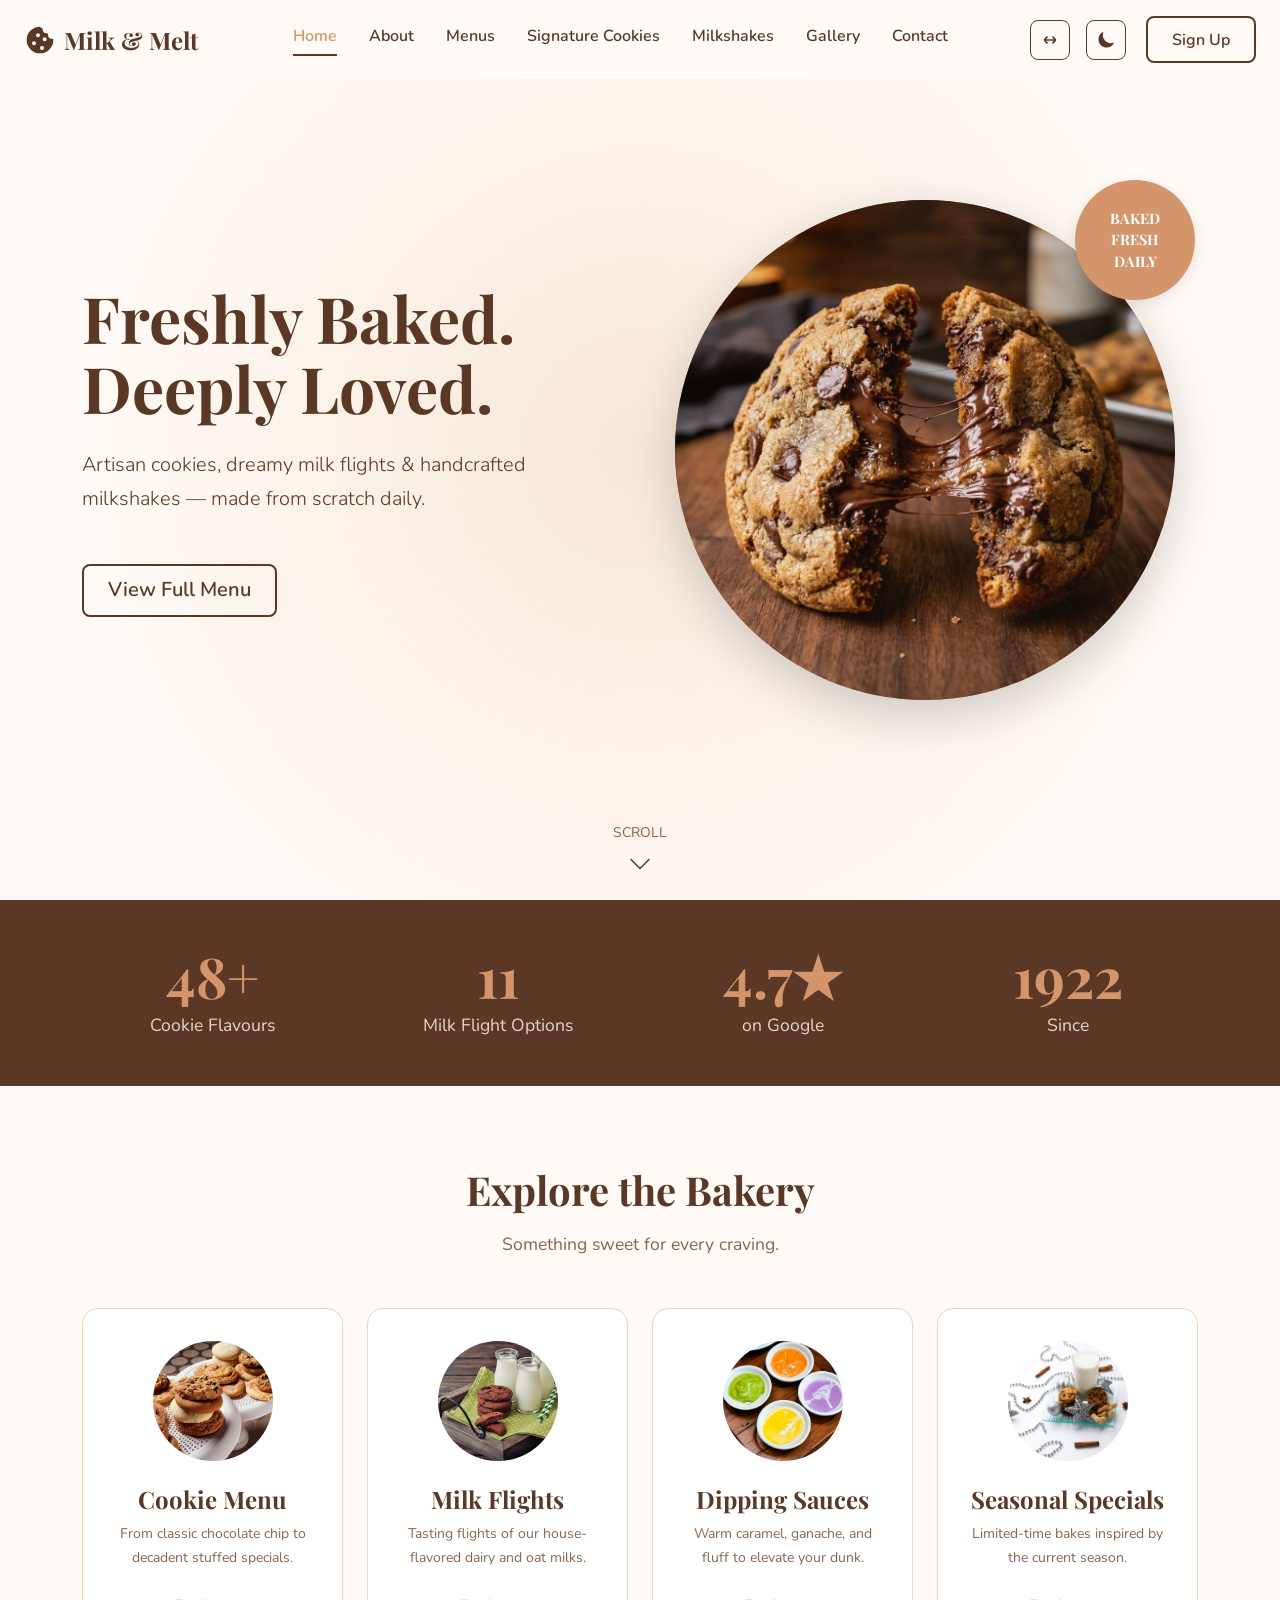
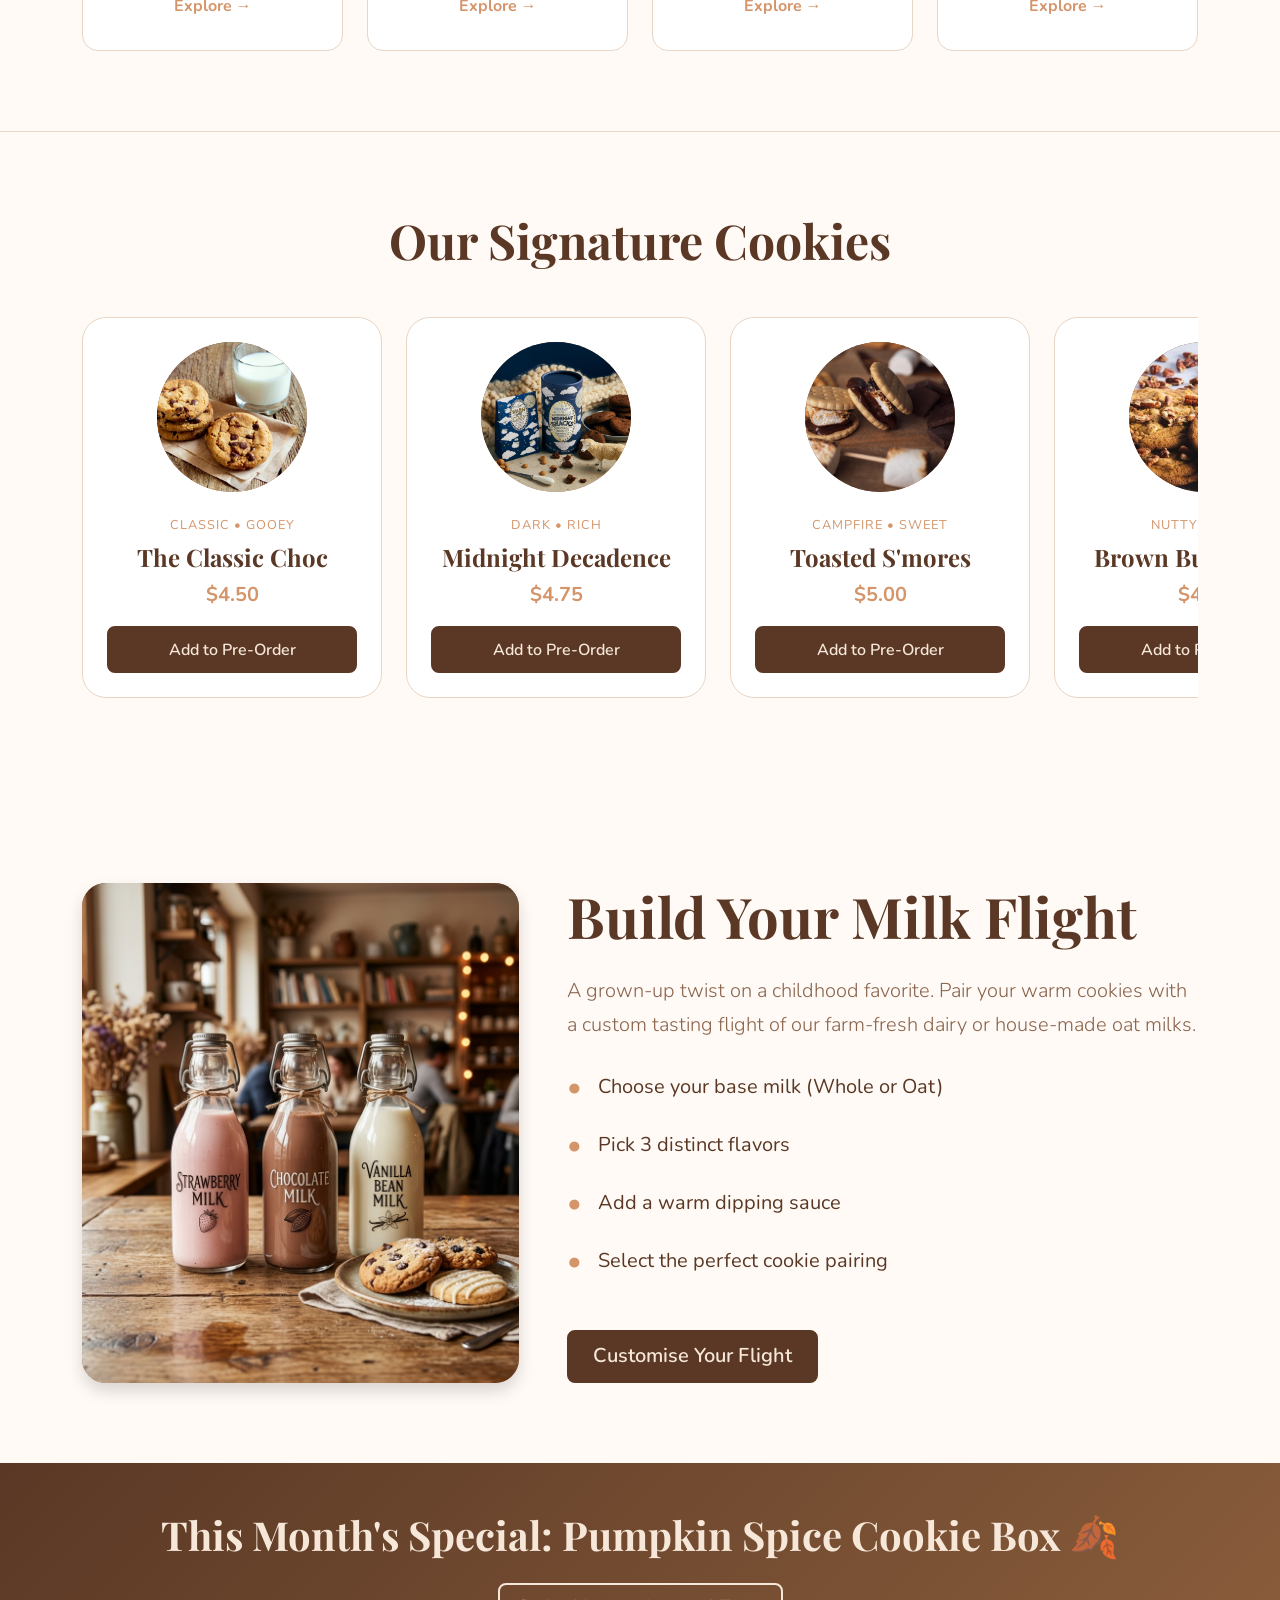
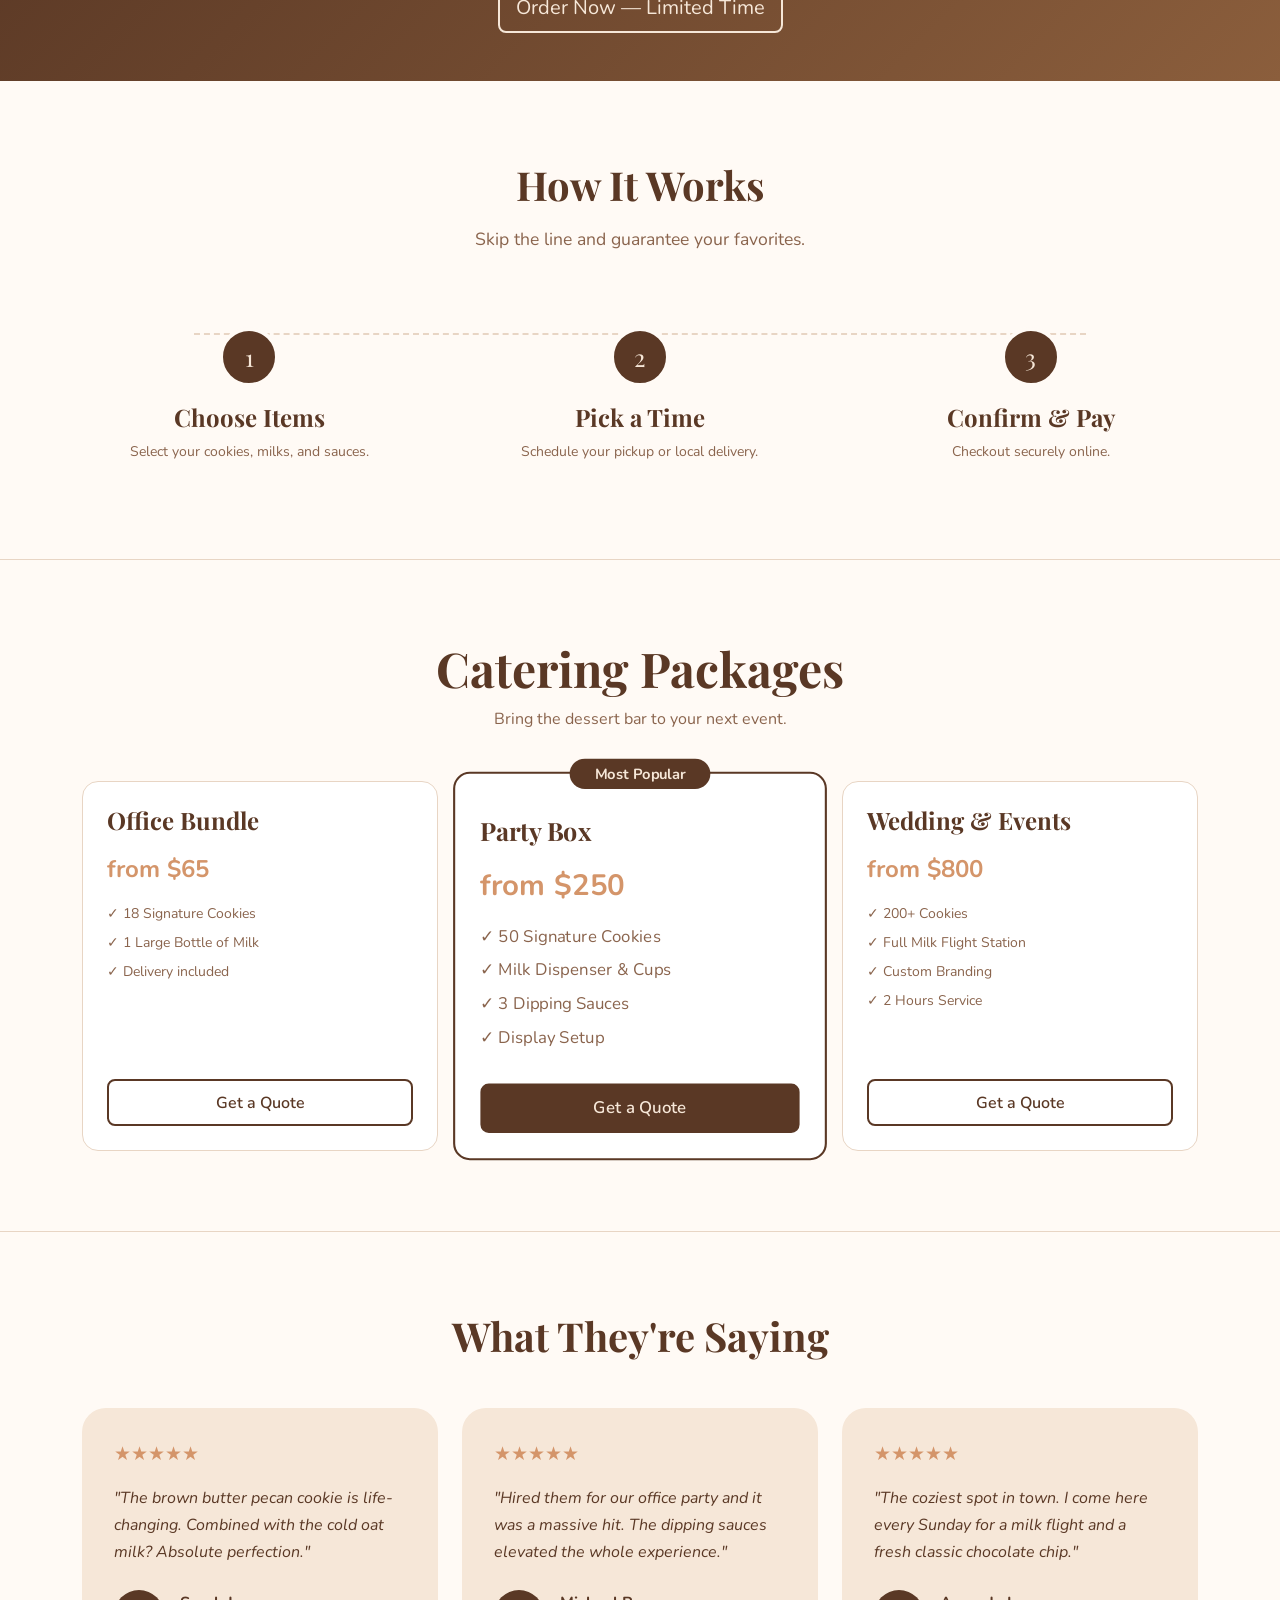
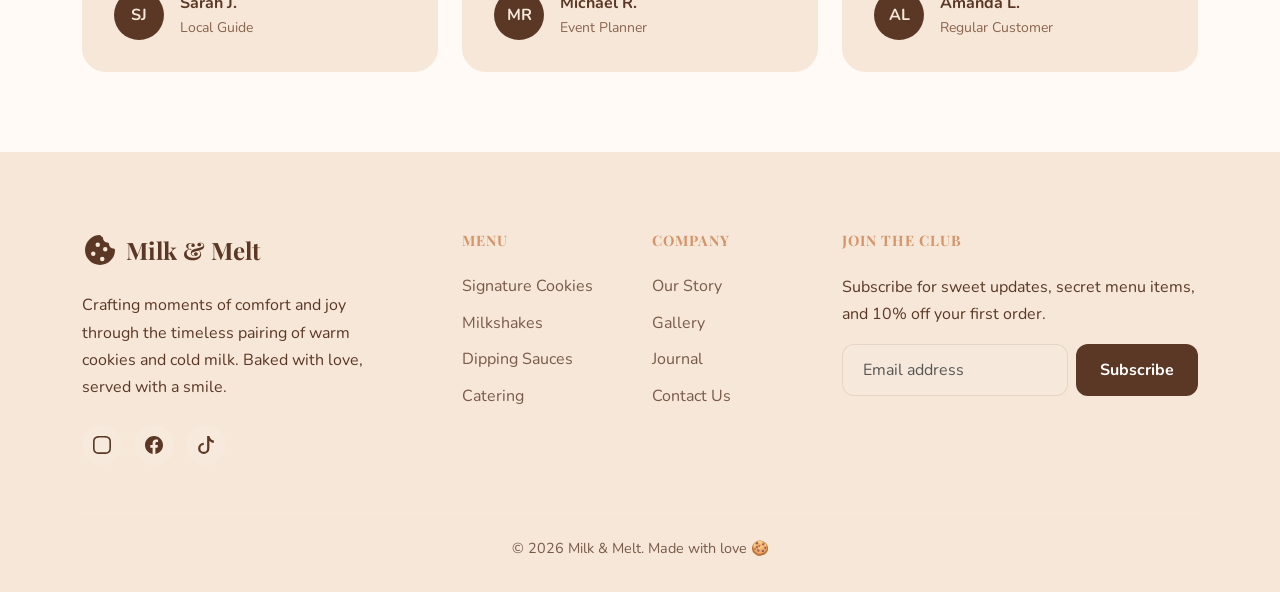
==== index.html @ 34456106 "first-commit" ====
<!DOCTYPE html>
<html lang="en" dir="ltr" data-theme="light">

<head>
  <meta charset="UTF-8">
  <meta name="viewport" content="width=device-width, initial-scale=1.0">
  <title>Milk & Melt | Freshly Baked. Deeply Loved.</title>
  <meta name="description"
    content="Experience the warmth of Milk & Melt. Artisan cookies, milk flights, and decadent milkshakes in a cozy, premium setting.">

  <link rel="icon" type="image/svg+xml"
    href="data:image/svg+xml,%3Csvg viewBox='0 0 24 24' fill='%235A3825' xmlns='http://www.w3.org/2000/svg'%3E%3Cpath d='M12 2a10 10 0 1 0 10 10 1 1 0 0 0-1-1 3 3 0 0 1-3-3 1 1 0 0 0-1-1 3 3 0 0 1-3-3 1 1 0 0 0-1-1zm-1.5 5a1.5 1.5 0 1 1 0 3 1.5 1.5 0 0 1 0-3zm-3 6a1.5 1.5 0 1 1 0 3 1.5 1.5 0 0 1 0-3zm6 3.5a1.5 1.5 0 1 1 0 3 1.5 1.5 0 0 1 0-3zm2-6.5a1.5 1.5 0 1 1 0 3 1.5 1.5 0 0 1 0-3z'/%3E%3C/svg%3E">
  <link id="bootstrap-css" href="https://cdn.jsdelivr.net/npm/bootstrap@5.3.0/dist/css/bootstrap.min.css"
    rel="stylesheet">
  <link rel="stylesheet" href="assets/css/style.css">
</head>

<body>

  <!-- NAVBAR -->
  <nav class="navbar navbar-expand-lg fixed-top">
    <div class="container-fluid px-4">
      <a class="navbar-brand" href="index.html">
        <svg viewBox="0 0 24 24" xmlns="http://www.w3.org/2000/svg">
          <path
            d="M12 2a10 10 0 1 0 10 10 1 1 0 0 0-1-1 3 3 0 0 1-3-3 1 1 0 0 0-1-1 3 3 0 0 1-3-3 1 1 0 0 0-1-1zm-1.5 5a1.5 1.5 0 1 1 0 3 1.5 1.5 0 0 1 0-3zm-3 6a1.5 1.5 0 1 1 0 3 1.5 1.5 0 0 1 0-3zm6 3.5a1.5 1.5 0 1 1 0 3 1.5 1.5 0 0 1 0-3zm2-6.5a1.5 1.5 0 1 1 0 3 1.5 1.5 0 0 1 0-3z" />
        </svg>
        Milk & Melt
      </a>
      <button class="navbar-toggler" type="button" data-bs-toggle="offcanvas" data-bs-target="#mobileMenu"
        aria-controls="mobileMenu">
        <span class="navbar-toggler-icon"></span>
      </button>
      <div class="offcanvas offcanvas-start" tabindex="-1" id="mobileMenu" aria-labelledby="mobileMenuLabel">
        <div class="offcanvas-header">
          <h5 class="offcanvas-title font-heading" id="mobileMenuLabel">Menu</h5>
          <button type="button" class="btn-close" data-bs-dismiss="offcanvas" aria-label="Close"></button>
        </div>
        <div class="offcanvas-body">
          <ul class="navbar-nav mx-auto mb-2 mb-lg-0">
            <li class="nav-item dropdown">
              <a class="nav-link active" href="#" id="homeDropdown" role="button" data-bs-toggle="dropdown"
                aria-expanded="false">
                Home
              </a>
              <ul class="dropdown-menu" aria-labelledby="homeDropdown">
                <li><a class="dropdown-item active" href="index.html">Home 1</a></li>
                <li><a class="dropdown-item" href="home2.html">Home 2</a></li>
              </ul>
            </li>
            <li class="nav-item"><a class="nav-link" href="about.html">About</a></li>
            <li class="nav-item"><a class="nav-link" href="menu.html">Menus</a></li>
            <li class="nav-item"><a class="nav-link" href="signature-cookies.html">Signature Cookies</a></li>
            <li class="nav-item"><a class="nav-link" href="milkshakes.html">Milkshakes</a></li>
            <li class="nav-item"><a class="nav-link" href="gallery.html">Gallery</a></li>
            <li class="nav-item"><a class="nav-link" href="contact.html">Contact</a></li>
          </ul>
          <div class="d-flex align-items-center flex-wrap gap-2">
            <button id="rtlToggle" class="control-btn" title="Toggle RTL">
              <svg viewBox="0 0 24 24" fill="none" stroke="currentColor" stroke-width="2" width="20" height="20">
                <path d="M19 12H5M19 12l-4-4M19 12l-4 4M5 12l4-4M5 12l4 4" />
              </svg>
            </button>
            <button id="themeToggle" class="control-btn" title="Toggle Theme">
              <svg xmlns="http://www.w3.org/2000/svg" viewBox="0 0 24 24" fill="currentColor" width="20" height="20">
                <path
                  d="M21.752 15.002A9.718 9.718 0 0118 15.75c-5.385 0-9.75-4.365-9.75-9.75 0-1.33.266-2.597.748-3.752A9.753 9.753 0 003 11.25C3 16.635 7.365 21 12.75 21a9.753 9.753 0 009.002-5.998z" />
              </svg>
            </button>
            <a href="signup.html" class="btn btn-brand-outline ms-lg-2">Sign Up</a>
          </div>
        </div>
      </div>
    </div>
  </nav>

  <!-- 1. HERO SECTION -->
  <section class="hero-home-1">
    <div class="container">
      <div class="row align-items-center">
        <div class="col-lg-6 hero-content text-center text-lg-start">
          <h1 class="mb-4" style="font-size: clamp(3rem, 5vw, 4.5rem); line-height: 1.1;">Freshly Baked.<br>Deeply
            Loved.</h1>
          <p class="lead mb-5 max-w-75 mx-auto mx-lg-0">Artisan cookies, dreamy milk flights & handcrafted milkshakes —
            made from scratch daily.</p>
          <div class="d-flex gap-3 flex-wrap justify-content-center justify-content-lg-start">
            <a href="menu.html" class="btn btn-brand-outline btn-lg">View Full Menu</a>
          </div>
        </div>
        <div class="col-lg-6 mt-5 mt-lg-0">
          <div class="position-relative mx-auto" style="max-width: 500px;">
            <div class="rotating-badge">BAKED FRESH<br>DAILY</div>
            <div class="placeholder-circle shadow-lg position-relative overflow-hidden">
              <!-- Using a generated image to make it look premium rather than just a gradient -->
              <img src="assets/images/cookie.png" alt="Fresh Cookie"
                class="position-absolute w-100 h-100 object-fit-cover" style="opacity: 0.9;">
            </div>
          </div>
        </div>
      </div>

      <!-- Scroll Indicator -->
      <div class="position-absolute bottom-0 start-50 translate-middle-x pb-4 text-center">
        <div class="text-muted mb-2 small text-uppercase tracking-widest">Scroll</div>
        <svg xmlns="http://www.w3.org/2000/svg" width="24" height="24" fill="var(--mcb-text-color)"
          class="bi bi-chevron-down" viewBox="0 0 16 16">
          <path fill-rule="evenodd"
            d="M1.646 4.646a.5.5 0 0 1 .708 0L8 10.293l5.646-5.647a.5.5 0 0 1 .708.708l-6 6a.5.5 0 0 1-.708 0l-6-6a.5.5 0 0 1 0-.708z" />
        </svg>
      </div>
    </div>
  </section>

  <!-- 2. STATS BAR -->
  <section class="stats-bar text-center">
    <div class="container">
      <div class="row g-4">
        <div class="col-6 col-md-3">
          <div class="stat-number" data-target="50" data-suffix="+">50+</div>
          <div class="stat-label">Cookie Flavours</div>
        </div>
        <div class="col-6 col-md-3">
          <div class="stat-number" data-target="12">12</div>
          <div class="stat-label">Milk Flight Options</div>
        </div>
        <div class="col-6 col-md-3">
          <div class="stat-number" data-target="4.9" data-suffix="★">4.9★</div>
          <div class="stat-label">on Google</div>
        </div>
        <div class="col-6 col-md-3">
          <div class="stat-number" data-target="2018">2018</div>
          <div class="stat-label">Since</div>
        </div>
      </div>
    </div>
  </section>

  <!-- 3. FEATURED MENU CATEGORIES -->
  <section class="section-padding">
    <div class="container">
      <h2 class="section-title">Explore the Bakery</h2>
      <p class="section-subtitle">Something sweet for every craving.</p>

      <div class="row g-4">
        <div class="col-sm-6 col-lg-3">
          <div class="category-card">
            <div class="category-icon">
              <img src="assets/images/cooking.jpg" alt="Cookies">
            </div>
            <h4>Cookie Menu</h4>
            <p class="text-muted small mb-4">From classic chocolate chip to decadent stuffed specials.</p>
            <a href="signature-cookies.html" class="fw-bold">Explore &rarr;</a>
          </div>
        </div>
        <div class="col-sm-6 col-lg-3">
          <div class="category-card">
            <div class="category-icon">
              <img src="assets/images/milk.jpg" alt="Milk Flights">
            </div>
            <h4>Milk Flights</h4>
            <p class="text-muted small mb-4">Tasting flights of our house-flavored dairy and oat milks.</p>
            <a href="milkshakes.html" class="fw-bold">Explore &rarr;</a>
          </div>
        </div>
        <div class="col-sm-6 col-lg-3">
          <div class="category-card">
            <div class="category-icon">
              <img src="assets/images/dipping.jpg" alt="Dipping Sauces">
            </div>
            <h4>Dipping Sauces</h4>
            <p class="text-muted small mb-4">Warm caramel, ganache, and fluff to elevate your dunk.</p>
            <a href="menu.html" class="fw-bold">Explore &rarr;</a>
          </div>
        </div>
        <div class="col-sm-6 col-lg-3">
          <div class="category-card">
            <div class="category-icon">
              <img src="assets/images/seasonal.jpg" alt="Seasonal Specials">
            </div>
            <h4>Seasonal Specials</h4>
            <p class="text-muted small mb-4">Limited-time bakes inspired by the current season.</p>
            <a href="menu.html" class="fw-bold">Explore &rarr;</a>
          </div>
        </div>
      </div>
    </div>
  </section>

  <!-- 4. SIGNATURE COOKIES SHOWCASE -->
  <section class="section-padding bg-warm border-top" style="border-color: var(--mcb-surface-border) !important;">
    <div class="container">
      <div class="text-center mb-5">
        <h2 class="display-5" style=" text-decoration-color: var(--mcb-accent); text-underline-offset: 10px;">Our
          Signature Cookies</h2>
      </div>

      <!-- Slider Wrapper -->
      <div class="position-relative">
        <!-- Horizontal Scroll Container -->
        <div id="cookieSlider" class="d-flex overflow-auto gap-4 pb-4 no-scrollbar"
          style="scroll-snap-type: x mandatory; padding-bottom: 2rem; scroll-behavior: smooth;">
          <!-- Cookie items remain the same -->
          <div style="min-width: 300px; scroll-snap-align: start;">
            <div class="cookie-card">
              <div class="placeholder-circle position-relative overflow-hidden">
                <img src="assets/images/signature1.jpg" alt="Cookie"
                  class="position-absolute w-100 h-100 object-fit-cover">
              </div>
              <div class="cookie-tags">Classic • Gooey</div>
              <h4 class="mb-2">The Classic Choc</h4>
              <div class="fs-5 text-accent fw-bold mb-3">$4.50</div>
              <button class="btn btn-brand-primary w-100 mt-auto">Add to Pre-Order</button>
            </div>
          </div>

          <div style="min-width: 300px; scroll-snap-align: start;">
            <div class="cookie-card">
              <div class="placeholder-circle position-relative overflow-hidden">
                <img src="assets/images/signature2.jpg" alt="Cookie"
                  class="position-absolute w-100 h-100 object-fit-cover">
              </div>
              <div class="cookie-tags">Dark • Rich</div>
              <h4 class="mb-2">Midnight Decadence</h4>
              <div class="fs-5 text-accent fw-bold mb-3">$4.75</div>
              <button class="btn btn-brand-primary w-100 mt-auto">Add to Pre-Order</button>
            </div>
          </div>

          <div style="min-width: 300px; scroll-snap-align: start;">
            <div class="cookie-card">
              <div class="placeholder-circle position-relative overflow-hidden">
                <img src="assets/images/signature3.jpg" alt="Cookie"
                  class="position-absolute w-100 h-100 object-fit-cover">
              </div>
              <div class="cookie-tags">Campfire • Sweet</div>
              <h4 class="mb-2">Toasted S'mores</h4>
              <div class="fs-5 text-accent fw-bold mb-3">$5.00</div>
              <button class="btn btn-brand-primary w-100 mt-auto">Add to Pre-Order</button>
            </div>
          </div>

          <div style="min-width: 300px; scroll-snap-align: start;">
            <div class="cookie-card">
              <div class="placeholder-circle position-relative overflow-hidden">
                <img src="assets/images/signature4.jpg" alt="Cookie"
                  class="position-absolute w-100 h-100 object-fit-cover">
              </div>
              <div class="cookie-tags">Nutty • Salty</div>
              <h4 class="mb-2">Brown Butter Pecan</h4>
              <div class="fs-5 text-accent fw-bold mb-3">$4.75</div>
              <button class="btn btn-brand-primary w-100 mt-auto">Add to Pre-Order</button>
            </div>
          </div>

          <div style="min-width: 300px; scroll-snap-align: start;">
            <div class="cookie-card">
              <div class="placeholder-circle position-relative overflow-hidden">
                <img src="assets/images/signature5.jpg" alt="Cookie"
                  class="position-absolute w-100 h-100 object-fit-cover">
              </div>
              <div class="cookie-tags">Vegan • Fresh</div>
              <h4 class="mb-2">Lemon Blueberry</h4>
              <div class="fs-5 text-accent fw-bold mb-3">$5.00</div>
              <button class="btn btn-brand-primary w-100 mt-auto">Add to Pre-Order</button>
            </div>
          </div>

          <div style="min-width: 300px; scroll-snap-align: start;">
            <div class="cookie-card">
              <div class="placeholder-circle position-relative overflow-hidden">
                <img src="assets/images/signature6.jpg" alt="Cookie"
                  class="position-absolute w-100 h-100 object-fit-cover">
              </div>
              <div class="cookie-tags">Stuffed • Indulgent</div>
              <h4 class="mb-2">Nutella Lava</h4>
              <div class="fs-5 text-accent fw-bold mb-3">$5.50</div>
              <button class="btn btn-brand-primary w-100 mt-auto">Add to Pre-Order</button>
            </div>
          </div>
        </div>
      </div>
    </div>
  </section>

  <!-- 5. MILK FLIGHTS SECTION -->
  <section class="section-padding">
    <div class="container">
      <div class="row align-items-center g-5">
        <div class="col-lg-5">
          <div class="placeholder-rect position-relative overflow-hidden shadow" style="min-height: 500px;">
            <img src="assets/images/milk.png" alt="Milk Flight" class="position-absolute w-100 h-100 object-fit-cover">

          </div>
        </div>
        <div class="col-lg-7 pl-lg-5">
          <h2 class="display-4 mb-4">Build Your Milk Flight</h2>
          <p class="lead mb-4 text-muted">A grown-up twist on a childhood favorite. Pair your warm cookies with a custom
            tasting flight of our farm-fresh dairy or house-made oat milks.</p>
          <ul class="list-unstyled mb-5 fs-5">
            <li class="mb-3 d-flex align-items-center gap-3"><span class="text-accent fs-3">•</span> Choose your base
              milk (Whole or Oat)</li>
            <li class="mb-3 d-flex align-items-center gap-3"><span class="text-accent fs-3">•</span> Pick 3 distinct
              flavors</li>
            <li class="mb-3 d-flex align-items-center gap-3"><span class="text-accent fs-3">•</span> Add a warm dipping
              sauce</li>
            <li class="mb-3 d-flex align-items-center gap-3"><span class="text-accent fs-3">•</span> Select the perfect
              cookie pairing</li>
          </ul>
          <button class="btn btn-brand-primary btn-lg">Customise Your Flight</button>
        </div>
      </div>
    </div>
  </section>


  <!-- 7. SEASONAL SPECIALS BANNER -->
  <section class="py-5" style="background: linear-gradient(135deg, var(--mcb-primary), #8B5E3C); color: #F6E7D8;">
    <div class="container text-center">
      <h2 class="display-6 mb-4" style="color: #F6E7D8;">This Month's Special: Pumpkin Spice Cookie Box 🍂</h2>
      <button class="btn btn-lg"
        style="background: transparent; color: #F6E7D8; border: 2px solid #F6E7D8; border-radius: 8px;">Order Now —
        Limited Time</button>
    </div>
  </section>

  <!-- 8. HOW TO PRE-ORDER -->
  <section class="section-padding">
    <div class="container">
      <h2 class="section-title">How It Works</h2>
      <p class="section-subtitle">Skip the line and guarantee your favorites.</p>

      <div class="step-container mt-5 pt-4">
        <div class="step-item">
          <div class="step-number">1</div>
          <h4 class="mb-2">Choose Items</h4>
          <p class="text-muted small">Select your cookies, milks, and sauces.</p>
        </div>
        <div class="step-item">
          <div class="step-number">2</div>
          <h4 class="mb-2">Pick a Time</h4>
          <p class="text-muted small">Schedule your pickup or local delivery.</p>
        </div>
        <div class="step-item">
          <div class="step-number">3</div>
          <h4 class="mb-2">Confirm & Pay</h4>
          <p class="text-muted small">Checkout securely online.</p>
        </div>
      </div>
    </div>
  </section>

  <!-- 9. CATERING PACKAGES PREVIEW -->
  <section class="section-padding bg-warm border-top border-bottom"
    style="border-color: var(--mcb-surface-border) !important;">
    <div class="container">
      <div class="text-center mb-5">
        <h2 class="display-5">Catering Packages</h2>
        <p class="text-muted">Bring the dessert bar to your next event.</p>
      </div>

      <div class="row g-4 align-items-stretch">
        <div class="col-lg-4">
          <div class="mcb-card p-4">
            <h4 class="mb-3">Office Bundle</h4>
            <div class="fs-4 fw-bold text-accent mb-3">from $65</div>
            <ul class="list-unstyled text-muted small mb-4">
              <li class="mb-2">✓ 18 Signature Cookies</li>
              <li class="mb-2">✓ 1 Large Bottle of Milk</li>
              <li class="mb-2">✓ Delivery included</li>
            </ul>
            <button class="btn btn-brand-outline w-100 mt-auto">Get a Quote</button>
          </div>
        </div>

        <!-- Center Featured Card -->
        <div class="col-lg-4">
          <div class="mcb-card p-4 position-relative"
            style="border: 2px solid var(--mcb-primary); transform: scale(1.05); z-index: 2;">
            <div
              class="position-absolute top-0 start-50 translate-middle bg-primary text-white px-4 py-1 rounded-pill small fw-bold"
              style="background-color: var(--mcb-primary) !important;">Most Popular</div>
            <h4 class="mb-3 mt-3">Party Box</h4>
            <div class="fs-3 fw-bold text-accent mb-3">from $250</div>
            <ul class="list-unstyled text-muted mb-4">
              <li class="mb-2">✓ 50 Signature Cookies</li>
              <li class="mb-2">✓ Milk Dispenser & Cups</li>
              <li class="mb-2">✓ 3 Dipping Sauces</li>
              <li class="mb-2">✓ Display Setup</li>
            </ul>
            <button class="btn btn-brand-primary w-100 mt-auto">Get a Quote</button>
          </div>
        </div>

        <div class="col-lg-4">
          <div class="mcb-card p-4">
            <h4 class="mb-3">Wedding & Events</h4>
            <div class="fs-4 fw-bold text-accent mb-3">from $800</div>
            <ul class="list-unstyled text-muted small mb-4">
              <li class="mb-2">✓ 200+ Cookies</li>
              <li class="mb-2">✓ Full Milk Flight Station</li>
              <li class="mb-2">✓ Custom Branding</li>
              <li class="mb-2">✓ 2 Hours Service</li>
            </ul>
            <button class="btn btn-brand-outline w-100 mt-auto">Get a Quote</button>
          </div>
        </div>
      </div>
    </div>
  </section>

  <!-- 10. TESTIMONIALS -->
  <section class="section-padding">
    <div class="container">
      <h2 class="section-title">What They're Saying</h2>
      <div class="row g-4 mt-4">
        <div class="col-md-4">
          <div class="testimonial-card">
            <div class="star-rating">★★★★★</div>
            <p class="fst-italic mb-4">"The brown butter pecan cookie is life-changing. Combined with the cold oat milk?
              Absolute perfection."</p>
            <div class="d-flex align-items-center gap-3">
              <div class="avatar-circle">SJ</div>
              <div><strong class="d-block">Sarah J.</strong><span class="small text-muted">Local Guide</span></div>
            </div>
          </div>
        </div>
        <div class="col-md-4">
          <div class="testimonial-card">
            <div class="star-rating">★★★★★</div>
            <p class="fst-italic mb-4">"Hired them for our office party and it was a massive hit. The dipping sauces
              elevated the whole experience."</p>
            <div class="d-flex align-items-center gap-3">
              <div class="avatar-circle">MR</div>
              <div><strong class="d-block">Michael R.</strong><span class="small text-muted">Event Planner</span></div>
            </div>
          </div>
        </div>
        <div class="col-md-4">
          <div class="testimonial-card">
            <div class="star-rating">★★★★★</div>
            <p class="fst-italic mb-4">"The coziest spot in town. I come here every Sunday for a milk flight and a fresh
              classic chocolate chip."</p>
            <div class="d-flex align-items-center gap-3">
              <div class="avatar-circle">AL</div>
              <div><strong class="d-block">Amanda L.</strong><span class="small text-muted">Regular Customer</span>
              </div>
            </div>
          </div>
        </div>
      </div>
    </div>
  </section>


  <!-- 13. FOOTER -->
  <footer class="site-footer mt-0">
    <div class="container">
      <div class="row gy-4">
        <div class="col-lg-4 pe-lg-5">
          <a href="index.html" class="footer-brand">
            <svg viewBox="0 0 24 24" xmlns="http://www.w3.org/2000/svg">
              <path
                d="M12 2a10 10 0 1 0 10 10 1 1 0 0 0-1-1 3 3 0 0 1-3-3 1 1 0 0 0-1-1 3 3 0 0 1-3-3 1 1 0 0 0-1-1zm-1.5 5a1.5 1.5 0 1 1 0 3 1.5 1.5 0 0 1 0-3zm-3 6a1.5 1.5 0 1 1 0 3 1.5 1.5 0 0 1 0-3zm6 3.5a1.5 1.5 0 1 1 0 3 1.5 1.5 0 0 1 0-3zm2-6.5a1.5 1.5 0 1 1 0 3 1.5 1.5 0 0 1 0-3z" />
            </svg>
            Milk & Melt
          </a>
          <p class="mb-4">Crafting moments of comfort and joy through the timeless pairing of warm cookies and cold
            milk. Baked with love, served with a smile.</p>
          <div class="social-icons">
            <a href="#" aria-label="Instagram"><svg xmlns="http://www.w3.org/2000/svg" width="18" height="18"
                fill="currentColor" class="bi bi-instagram" viewBox="0 0 16 16">
                <path
                  d="M8 0C5.829 0 5.556.01 4.703.048 3.85.088 3.269.222 2.76.42a3.917 3.917 0 0 0-1.417.923A3.927 3.927 0 0 0 .42 2.76C.222 3.268.087 3.85.048 4.7.01 5.555 0 5.827 0 8.001c0 2.172.01 2.444.048 3.297.04.852.174 1.433.372 1.942.205.526.478.972.923 1.417.444.445.89.719 1.416.923.51.198 1.09.333 1.942.372C5.555 15.99 5.827 16 8 16s2.444-.01 3.298-.048c.851-.04 1.434-.174 1.943-.372a3.916 3.916 0 0 0 1.416-.923c.445-.445.718-.891.923-1.417.197-.509.332-1.09.372-1.942C15.99 10.445 16 10.173 16 8s-.01-2.445-.048-3.299c-.04-.851-.175-1.433-.372-1.941a3.926 3.926 0 0 0-.923-1.417A3.911 3.911 0 0 0 13.24.42c-.51-.198-1.092-.333-1.943-.372C10.443.01 10.172 0 7.998 0h.003zm-.717 1.442h.718c2.136 0 2.389.007 3.232.046.78.035 1.204.166 1.486.275.373.145.64.319.92.599.28.28.453.546.598.92.11.281.24.705.275 1.485.039.843.047 1.096.047 3.231s-.008 2.389-.047 3.232c-.035.78-.166 1.203-.275 1.485a2.47 2.47 0 0 1-.599.919c-.28.28-.546.453-.92.598-.28.11-.704.24-1.485.276-.843.038-1.096.047-3.232.047s-2.39-.009-3.233-.047c-.78-.036-1.203-.166-1.485-.276a2.478 2.478 0 0 1-.92-.598 2.48 2.48 0 0 1-.6-.92c-.109-.281-.24-.705-.275-1.485-.038-.843-.046-1.096-.046-3.233 0-2.136.008-2.388.046-3.231.036-.78.166-1.204.276-1.486.145-.373.319-.64.599-.92.28-.28.546-.453.92-.598.282-.11.705-.24 1.485-.276.738-.034 1.024-.044 2.515-.045v.002z" />
              </svg></a>
            <a href="#" aria-label="Facebook"><svg xmlns="http://www.w3.org/2000/svg" width="18" height="18"
                fill="currentColor" class="bi bi-facebook" viewBox="0 0 16 16">
                <path
                  d="M16 8.049c0-4.446-3.582-8.05-8-8.05C3.58 0-.002 3.603-.002 8.05c0 4.017 2.926 7.347 6.75 7.951v-5.625h-2.03V8.05H6.75V6.275c0-2.017 1.195-3.131 3.022-3.131.876 0 1.791.157 1.791.157v1.98h-1.009c-.993 0-1.303.621-1.303 1.258v1.51h2.218l-.354 2.326H9.25V16c3.824-.604 6.75-3.934 6.75-7.951z" />
              </svg></a>
            <a href="#" aria-label="TikTok"><svg xmlns="http://www.w3.org/2000/svg" width="18" height="18"
                fill="currentColor" class="bi bi-tiktok" viewBox="0 0 16 16">
                <path
                  d="M9 0h1.98c.144.715.54 1.617 1.235 2.512C12.895 3.389 13.797 4 15 4v2c-1.753 0-3.07-.814-4-1.829V11a5 5 0 1 1-5-5v2a3 3 0 1 0 3 3V0Z" />
              </svg></a>
          </div>
        </div>
        <div class="col-lg-2 col-6">
          <h5>Menu</h5>
          <ul>
            <li><a href="signature-cookies.html">Signature Cookies</a></li>
            <li><a href="milkshakes.html">Milkshakes</a></li>
            <li><a href="menu.html">Dipping Sauces</a></li>
            <li><a href="pricing.html">Catering</a></li>
          </ul>
        </div>
        <div class="col-lg-2 col-6">
          <h5>Company</h5>
          <ul>
            <li><a href="about.html">Our Story</a></li>
            <li><a href="gallery.html">Gallery</a></li>
            <li><a href="blog.html">Journal</a></li>
            <li><a href="contact.html">Contact Us</a></li>
          </ul>
        </div>
        <div class="col-lg-4">
          <h5>Join the Club</h5>
          <p>Subscribe for sweet updates, secret menu items, and 10% off your first order.</p>
          <form class="newsletter-form d-flex gap-2 mt-3">
            <input type="email" class="form-control" placeholder="Email address" required>
            <button type="submit" class="btn">Subscribe</button>
          </form>
        </div>
      </div>
      <div class="footer-bottom">
        &copy; 2026 Milk & Melt. Made with love 🍪
      </div>
    </div>
  </footer>

  <!-- Back to Top Button -->
  <button id="backToTop" aria-label="Back to top">
    <svg xmlns="http://www.w3.org/2000/svg" width="20" height="20" fill="currentColor" class="bi bi-arrow-up"
      viewBox="0 0 16 16">
      <path fill-rule="evenodd"
        d="M8 15a.5.5 0 0 0 .5-.5V2.707l3.146 3.147a.5.5 0 0 0 .708-.708l-4-4a.5.5 0 0 0-.708 0l-4 4a.5.5 0 1 0 .708.708L7.5 2.707V14.5a.5.5 0 0 0 .5.5z" />
    </svg>
  </button>

  <script src="https://cdn.jsdelivr.net/npm/bootstrap@5.3.0/dist/js/bootstrap.bundle.min.js"></script>
  <script src="assets/js/main.js"></script>
</body>

</html>
---- assets/css/style.css ----
/* ==========================================================================
   MILK & COOKIE BAR - CORE STYLES
   ========================================================================== */

/* Google Fonts Import */
@import url('https://fonts.googleapis.com/css2?family=Nunito:wght@300;400;600;700&family=Playfair+Display:ital,wght@0,400;0,600;0,700;1,400&display=swap');

/* --- CSS VARIABLES (Design Tokens) --- */
:root {
  /* Brand Colors (Light Mode Default) */
  --mcb-primary: #5A3825;
  /* Chocolate Brown */
  --mcb-secondary: #F6E7D8;
  /* Warm Cream */
  --mcb-accent: #D4956A;
  /* Warm Caramel / Toffee */

  --mcb-bg-color: #FFFAF5;
  /* Warm Off-White */
  --mcb-text-color: #5A3825;
  /* Dark Brown Text */
  --mcb-text-muted: #8A644D;

  /* Cards & Surface */
  --mcb-surface: #FFFFFF;
  --mcb-surface-border: #E8D5C4;

  /* Navbar / Footer */
  --mcb-nav-bg: #FFFAF5;
  --mcb-nav-text: #5A3825;
  --mcb-footer-bg: #F6E7D8;
  --mcb-footer-text: #5A3825;

  /* Typography */
  --mcb-font-heading: 'Playfair Display', serif;
  --mcb-font-body: 'Nunito', sans-serif;

  /* Transitions */
  --mcb-transition: all 0.3s cubic-bezier(0.25, 0.8, 0.25, 1);
}

/* Dark Mode Overrides */
[data-theme="dark"] {
  --mcb-primary: #F6E7D8;
  /* Primary becomes light in dark mode for contrast */
  --mcb-secondary: #5A3825;

  --mcb-bg-color: #1C110A;
  /* Rich Espresso Dark */
  --mcb-text-color: #F6E7D8;
  /* Cream Text */
  --mcb-text-muted: #B39B8A;

  --mcb-surface: #2A1A10;
  /* Lighter brown for cards */
  --mcb-surface-border: #3D2618;

  --mcb-nav-bg: #1C110A;
  --mcb-nav-text: #F6E7D8;
  --mcb-footer-bg: #0D0805;
  --mcb-footer-text: #F6E7D8;
}

/* --- GLOBAL STYLES --- */
body {
  font-family: var(--mcb-font-body);
  background-color: var(--mcb-bg-color);
  color: var(--mcb-text-color);
  transition: background-color 0.4s ease, color 0.4s ease;
  overflow-x: hidden;
}

h1,
h2,
h3,
h4,
h5,
h6,
.display-1,
.display-2,
.display-3,
.display-4,
.display-5,
.display-6 {
  font-family: var(--mcb-font-heading);
  font-weight: 700;
  color: var(--mcb-text-color);
}

p {
  line-height: 1.7;
}

a {
  color: var(--mcb-accent);
  text-decoration: none;
  transition: var(--mcb-transition);
}

a:hover {
  color: var(--mcb-primary);
}

/* Override text-muted for theme compatibility */
.text-muted {
  color: var(--mcb-text-muted) !important;
}

/* --- CUSTOM BUTTONS --- */
.btn-brand-primary {
  background-color: #5A3825 !important;
  color: #F6E7D8 !important;
  border: 2px solid #5A3825 !important;
  padding: 0.6rem 1.5rem;
  border-radius: 8px;
  font-family: var(--mcb-font-body);
  font-weight: 600;
  transition: var(--mcb-transition);
}

.btn-brand-primary:hover {
  background-color: var(--mcb-accent) !important;
  border-color: var(--mcb-accent) !important;
  color: #fff !important;
}

.btn-brand-outline {
  background-color: transparent !important;
  color: var(--mcb-text-color) !important;
  border: 2px solid var(--mcb-text-color) !important;
  padding: 0.6rem 1.5rem;
  border-radius: 8px;
  font-weight: 600;
  transition: var(--mcb-transition);
}

.btn-brand-outline:hover {
  background-color: var(--mcb-text-color) !important;
  color: var(--mcb-bg-color) !important;
}

/* Special Pre-order CTA in Nav */
.nav-cta {
  background-color: #5A3825;
  color: #F6E7D8 !important;
  border-radius: 50px;
  padding: 0.5rem 1.25rem !important;
  margin-inline-start: 1rem;
  transition: var(--mcb-transition);
}

.nav-cta:hover {
  background-color: var(--mcb-accent);
  color: #fff !important;
  transform: translateY(-2px);
}

[data-theme="dark"] .nav-cta {
  background-color: var(--mcb-accent);
  color: #1C110A !important;
}

[data-theme="dark"] .nav-cta:hover {
  background-color: #F6E7D8;
}

/* --- GLOBAL PAGE HERO (ABOUT STYLE) --- */
.about-hero {
  padding: 160px 0 100px;
  background-color: var(--mcb-secondary);
  position: relative;
  overflow: hidden;
  text-align: center;
}

.about-hero::before {
  content: "";
  position: absolute;
  inset: 0;
  opacity: 0.1;
  background-image: url("data:image/svg+xml,%3Csvg width='40' height='40' viewBox='0 0 40 40' xmlns='http://www.w3.org/2000/svg'%3E%3Ccircle cx='20' cy='20' r='2' fill='%235A3825'/%3E%3C/svg%3E");
  background-repeat: repeat;
  pointer-events: none;
}

[data-theme="dark"] .about-hero {
  background-color: var(--mcb-bg-color);
  /* Slightly darker in dark mode or keep secondary */
  border-bottom: 1px solid var(--mcb-surface-border);
}

[data-theme="dark"] .about-hero::before {
  background-image: url("data:image/svg+xml,%3Csvg width='40' height='40' viewBox='0 0 40 40' xmlns='http://www.w3.org/2000/svg'%3E%3Ccircle cx='20' cy='20' r='2' fill='%23F6E7D8'/%3E%3C/svg%3E");
  opacity: 0.05;
}

/* Controls (Theme & RTL Buttons) */
.control-btn {
  background: transparent;
  border: 1px solid var(--mcb-text-color);
  color: var(--mcb-text-color);
  width: 40px;
  height: 40px;
  border-radius: 8px;
  /* Rounded rectangle as requested */
  display: flex;
  align-items: center;
  justify-content: center;
  margin-inline: 0.25rem;
  transition: var(--mcb-transition);
  cursor: pointer;
}

.control-btn:hover {
  background: var(--mcb-accent);
  color: #fff;
  border-color: var(--mcb-accent);
}

/* --- NAVIGATION --- */
.navbar {
  background-color: var(--mcb-nav-bg);
  transition: background-color 0.4s ease, box-shadow 0.3s ease;
  padding: 1rem 0;
}

.navbar.scrolled {
  box-shadow: 0 4px 20px rgba(0, 0, 0, 0.05);
}

[data-theme="dark"] .navbar.scrolled {
  box-shadow: 0 4px 20px rgba(0, 0, 0, 0.5);
}

.navbar-brand {
  font-family: var(--mcb-font-heading);
  font-weight: 700;
  color: var(--mcb-text-color) !important;
  display: flex;
  align-items: center;
  gap: 0.5rem;
  font-size: 1.5rem;
}

.navbar-brand svg {
  fill: var(--mcb-text-color);
  width: 32px;
  height: 32px;
}

.nav-link {
  color: var(--mcb-text-color) !important;
  font-weight: 600;
  position: relative;
  padding-inline: 1rem !important;
  transition: var(--mcb-transition);
}

.nav-link:hover {
  color: var(--mcb-accent) !important;
}

.nav-link.active {
  color: var(--mcb-accent) !important;
}

.nav-link.active::after {
  content: "";
  position: absolute;
  bottom: 0;
  left: 1rem;
  right: 1rem;
  height: 2px;
  background-color: #5A3825;
}

[data-theme="dark"] .nav-link.active::after {
  background-color: var(--mcb-accent);
}

/* Dropdown Menu Styles */
.dropdown-menu {
  background-color: rgba(255, 250, 245, 0.9);
  backdrop-filter: blur(10px);
  border: 1px solid var(--mcb-surface-border);
  box-shadow: 0 10px 30px rgba(0, 0, 0, 0.1);
  border-radius: 12px;
  padding: 0.5rem;
  margin-top: 0.5rem !important;
}

[data-theme="dark"] .dropdown-menu {
  background-color: rgba(28, 17, 10, 0.9);
  border-color: var(--mcb-surface-border);
}

.dropdown-item {
  color: var(--mcb-text-color);
  font-weight: 600;
  border-radius: 8px;
  padding: 0.6rem 1rem;
  transition: var(--mcb-transition);
}

.dropdown-item:hover, .dropdown-item.active {
  background-color: var(--mcb-primary);
  color: var(--mcb-secondary) !important;
}

.dropdown-toggle::after {
  vertical-align: middle;
  margin-left: 0.5rem;
}


/* Mobile Offcanvas Tweak */
@media (max-width: 991.98px) {
  .offcanvas {
    background-color: var(--mcb-nav-bg);
  }

  .offcanvas-header {
    border-bottom: 1px solid var(--mcb-surface-border);
  }

  .nav-cta {
    margin-inline-start: 0;
    margin-top: 1rem;
    text-align: center;
  }

  .navbar-toggler {
    border-color: var(--mcb-text-color);
  }

  .navbar-toggler-icon {
    background-image: none;
    position: relative;
    display: flex;
    align-items: center;
    justify-content: center;
  }

  .navbar-toggler-icon::before {
    content: "\2630";
    /* Hamburger icon fallback */
    color: var(--mcb-text-color);
    font-size: 1.5rem;
  }
}

/* --- FOOTER --- */
.site-footer {
  background-color: var(--mcb-footer-bg);
  color: var(--mcb-footer-text);
  padding: 5rem 0 2rem;
  margin-top: 4rem;
}

.site-footer .footer-brand {
  font-family: var(--mcb-font-heading);
  font-size: 1.5rem;
  font-weight: 700;
  color: var(--mcb-footer-text);
  text-decoration: none;
  display: flex;
  align-items: center;
  gap: 0.5rem;
  margin-bottom: 1.5rem;
}

.site-footer .footer-brand svg {
  fill: var(--mcb-footer-text);
  width: 36px;
  height: 36px;
}

.site-footer h5 {
  color: var(--mcb-accent);
  font-weight: 700;
  margin-bottom: 1.5rem;
  text-transform: uppercase;
  font-size: 0.9rem;
  letter-spacing: 1px;
}

.site-footer ul {
  padding: 0;
  list-style: none;
}

.site-footer ul li {
  margin-bottom: 0.8rem;
}

.site-footer ul li a {
  color: var(--mcb-footer-text);
  opacity: 0.8;
  transition: var(--mcb-transition);
}

.site-footer ul li a:hover {
  opacity: 1;
  color: var(--mcb-accent);
  padding-inline-start: 5px;
  /* slight nudge */
}

.social-icons a {
  display: inline-flex;
  align-items: center;
  justify-content: center;
  width: 40px;
  height: 40px;
  border-radius: 50%;
  background: rgba(255, 255, 255, 0.1);
  color: var(--mcb-footer-text);
  margin-inline-end: 0.5rem;
  transition: var(--mcb-transition);
}

.social-icons a:hover {
  background: var(--mcb-accent);
  color: #fff;
  transform: translateY(-3px);
}

.footer-bottom {
  margin-top: 3rem;
  padding-top: 1.5rem;
  border-top: 1px solid rgba(255, 255, 255, 0.1);
  text-align: center;
  font-size: 0.9rem;
  opacity: 0.8;
}

/* Newsletter Input Group */
.newsletter-form .form-control {
  background: rgba(255, 255, 255, 0.05);
  border: 1px solid rgba(90, 56, 37, 0.1);
  color: var(--mcb-footer-text);
  border-radius: 12px;
  padding: 0.8rem 1.25rem;
}

[data-theme="dark"] .newsletter-form .form-control {
  background: rgba(255, 255, 255, 0.1);
  border-color: rgba(255, 255, 255, 0.1);
  color: #fff;
}

.newsletter-form .form-control:focus {
  background: var(--mcb-surface);
  box-shadow: 0 0 0 4px rgba(212, 149, 106, 0.1);
  border-color: var(--mcb-accent);
  color: var(--mcb-text-color);
}

.newsletter-form .btn {
  background: var(--mcb-primary);
  color: #fff;
  border: none;
  border-radius: 12px;
  padding: 0.8rem 1.5rem;
  font-weight: 700;
  transition: var(--mcb-transition);
}

.newsletter-form .btn:hover {
  background: var(--mcb-accent);
  transform: translateY(-2px);
  box-shadow: 0 5px 15px rgba(212, 149, 106, 0.3);
}

/* --- BACK TO TOP BUTTON --- */
#backToTop {
  position: fixed;
  bottom: 30px;
  right: 30px;
  width: 45px;
  height: 45px;
  background-color: var(--mcb-primary);
  color: var(--mcb-bg-color);
  border: none;
  border-radius: 50%;
  display: flex;
  align-items: center;
  justify-content: center;
  font-size: 1.2rem;
  opacity: 0;
  visibility: hidden;
  transition: var(--mcb-transition);
  z-index: 1000;
  box-shadow: 0 4px 10px rgba(0, 0, 0, 0.15);
}

[dir="rtl"] #backToTop {
  right: auto;
  left: 30px;
}

#backToTop.show {
  opacity: 1;
  visibility: visible;
}

#backToTop:hover {
  background-color: var(--mcb-accent);
  transform: translateY(-3px);
}

/* --- CARDS & SURFACES --- */
.mcb-card {
  background-color: var(--mcb-surface);
  border: 1px solid var(--mcb-surface-border);
  border-radius: 16px;
  transition: var(--mcb-transition);
  height: 100%;
  display: flex;
  flex-direction: column;
  overflow: visible;
}

.mcb-card:hover {
  transform: translateY(-5px);
  box-shadow: 0 10px 30px rgba(0, 0, 0, 0.08);
}

[data-theme="dark"] .mcb-card:hover {
  box-shadow: 0 10px 30px rgba(0, 0, 0, 0.4);
}

.mcb-card-img-wrap {
  position: relative;
  padding-top: 75%;
  /* 4:3 aspect ratio */
  overflow: hidden;
}

.mcb-card-img-wrap img {
  position: absolute;
  top: 0;
  left: 0;
  width: 100%;
  height: 100%;
  object-fit: cover;
  transition: transform 0.5s ease;
}

.mcb-card:hover .mcb-card-img-wrap img {
  transform: scale(1.05);
}

.mcb-card-body {
  padding: 1.5rem;
  display: flex;
  flex-direction: column;
  flex-grow: 1;
}

.mcb-card-title {
  font-family: var(--mcb-font-heading);
  font-weight: 700;
  margin-bottom: 0.5rem;
  font-size: 1.25rem;
}

.mcb-card-price {
  color: var(--mcb-accent);
  font-weight: 700;
  font-size: 1.1rem;
  margin-bottom: 1rem;
}

.mcb-card-footer {
  margin-top: auto;
  padding-top: 1rem;
  border-top: 1px solid var(--mcb-surface-border);
}

/* --- UTILITY CLASSES --- */
.bg-warm {
  background-color: var(--mcb-bg-color);
}

.bg-primary {
  background-color: var(--mcb-primary) !important;
  color: var(--mcb-secondary) !important;
}

.bg-accent {
  background-color: var(--mcb-accent) !important;
  color: #fff !important;
}

.text-primary {
  color: var(--mcb-primary) !important;
}

.text-accent {
  color: var(--mcb-accent) !important;
}

.section-padding {
  padding: 5rem 0;
}

.section-title {
  font-size: 2.5rem;
  margin-bottom: 1rem;
  text-align: center;
}

.section-subtitle {
  text-align: center;
  color: var(--mcb-text-muted);
  max-width: 600px;
  margin: 0 auto 3rem;
  font-size: 1.1rem;
}

/* Form Styles */
.form-control,
.form-select {
  background-color: var(--mcb-surface);
  border: 1px solid var(--mcb-surface-border);
  color: var(--mcb-text-color);
  padding: 0.8rem 1rem;
  border-radius: 8px;
}

.form-control:focus,
.form-select:focus {
  background-color: var(--mcb-surface);
  color: var(--mcb-text-color);
  border-color: var(--mcb-accent);
  box-shadow: 0 0 0 0.25rem rgba(212, 149, 106, 0.25);
}

/* Auth Pages Split Layout */
.auth-split-wrapper {
  min-height: 100vh;
  display: flex;
}

.auth-split-img {
  flex: 1;
  background-size: cover;
  background-position: center;
  display: none;
}

@media (min-width: 992px) {
  .auth-split-img {
    display: block;
  }
}

.auth-split-content {
  flex: 1;
  display: flex;
  align-items: center;
  justify-content: center;
  padding: 3rem;
  background-color: var(--mcb-bg-color);
}

.auth-box {
  width: 100%;
  max-width: 450px;
}

/* New Hero Section for Home 1 */
.hero-home-1 {
  position: relative;
  min-height: 100vh;
  display: flex;
  align-items: center;
  overflow: hidden;
  background-color: var(--mcb-bg-color);
  background-image: radial-gradient(circle at center, var(--mcb-secondary) 0%, var(--mcb-bg-color) 70%);
}

[data-theme="dark"] .hero-home-1 {
  background-image: radial-gradient(circle at center, #2A1A10 0%, var(--mcb-bg-color) 70%);
}

.hero-content {
  position: relative;
  z-index: 2;
}

.hero-img-wrap {
  position: relative;
  z-index: 1;
}

.hero-img-wrap img {
  border-radius: 20px;
  box-shadow: 0 20px 40px rgba(0, 0, 0, 0.1);
}

[data-theme="dark"] .hero-img-wrap img {
  box-shadow: 0 20px 40px rgba(0, 0, 0, 0.5);
}

/* --- HOME 1 SPECIFIC COMPONENTS --- */

/* Rotating Badge */
.rotating-badge {
  position: absolute;
  top: -20px;
  right: -20px;
  width: 120px;
  height: 120px;
  background: var(--mcb-accent);
  color: #fff;
  border-radius: 50%;
  display: flex;
  align-items: center;
  justify-content: center;
  text-align: center;
  font-family: var(--mcb-font-heading);
  font-weight: bold;
  font-size: 0.9rem;
  padding: 1rem;
  box-shadow: 0 4px 15px rgba(0, 0, 0, 0.1);
  animation: spin 10s linear infinite;
  z-index: 10;
}

@keyframes spin {
  100% {
    transform: rotate(360deg);
  }
}

/* Image Placeholders */
.placeholder-circle {
  width: 100%;
  aspect-ratio: 1;
  border-radius: 50%;
  background: linear-gradient(135deg, var(--mcb-primary), var(--mcb-accent));
  display: flex;
  align-items: center;
  justify-content: center;
}

.placeholder-rect {
  width: 100%;
  height: 100%;
  min-height: 400px;
  border-radius: 24px;
  background: linear-gradient(135deg, var(--mcb-primary), var(--mcb-accent));
}

/* Stats Bar */
.stats-bar {
  background-color: var(--mcb-primary);
  color: #F6E7D8;
  padding: 3rem 0;
}

[data-theme="dark"] .stats-bar {
  background-color: #0D0805;
}

.stat-number {
  font-family: var(--mcb-font-heading);
  font-size: 3.5rem;
  font-weight: 700;
  color: var(--mcb-accent);
  line-height: 1;
  margin-bottom: 0.5rem;
}

.stat-label {
  font-size: 1.1rem;
  opacity: 0.9;
}

/* Categories Grid */
.category-card {
  text-align: center;
  padding: 2rem;
  border-radius: 16px;
  background: var(--mcb-surface);
  border: 1px solid var(--mcb-surface-border);
  transition: var(--mcb-transition);
  height: 100%;
}

.category-card:hover {
  transform: translateY(-5px);
  border-color: var(--mcb-accent);
  box-shadow: 0 10px 20px rgba(0, 0, 0, 0.05);
}

.category-icon {
  width: 120px;
  height: 120px;
  margin: 0 auto 1.5rem;
  background: var(--mcb-secondary);
  border-radius: 50%;
  display: flex;
  align-items: center;
  justify-content: center;
  color: var(--mcb-primary);
  overflow: hidden;
  /* Added to clip images to circle */
}

.category-icon img {
  width: 100%;
  height: 100%;
  object-fit: cover;
}

[data-theme="dark"] .category-icon {
  background: var(--mcb-primary);
  color: var(--mcb-bg-color);
}

/* Signature Cookies (Horizontal Scroll or Grid) */
.cookie-card {
  text-align: center;
  padding: 1.5rem;
  background: var(--mcb-surface);
  border-radius: 24px;
  border: 1px solid var(--mcb-surface-border);
  transition: var(--mcb-transition);
  height: 100%;
  display: flex;
  flex-direction: column;
}

.cookie-card:hover {
  transform: translateY(-5px);
  box-shadow: 0 10px 30px rgba(0, 0, 0, 0.08);
}

.cookie-card .placeholder-circle {
  width: 150px;
  height: 150px;
  margin: 0 auto 1.5rem;
}

.cookie-tags {
  font-size: 0.8rem;
  color: var(--mcb-accent);
  text-transform: uppercase;
  letter-spacing: 1px;
  margin-bottom: 0.5rem;
}

/* Dipping Sauce Selector */
.sauce-pill {
  display: inline-block;
  padding: 1rem 2rem;
  background: var(--mcb-surface);
  border: 1px solid var(--mcb-surface-border);
  border-radius: 50px;
  margin: 0.5rem;
  cursor: pointer;
  transition: var(--mcb-transition);
  font-weight: 600;
}

.sauce-pill:hover {
  border-color: var(--mcb-accent);
}

.sauce-pill.active {
  background: var(--mcb-primary);
  color: #F6E7D8;
  border-color: var(--mcb-primary);
}

/* Pre-Order Steps */
.step-container {
  display: flex;
  justify-content: space-between;
  position: relative;
}

.step-container::before {
  content: '';
  position: absolute;
  top: 30px;
  left: 10%;
  right: 10%;
  height: 2px;
  border-top: 2px dashed var(--mcb-surface-border);
  z-index: 0;
}

.step-item {
  text-align: center;
  position: relative;
  z-index: 1;
  width: 30%;
}

.step-number {
  width: 60px;
  height: 60px;
  background: var(--mcb-primary);
  color: #F6E7D8;
  border-radius: 50%;
  display: flex;
  align-items: center;
  justify-content: center;
  font-family: var(--mcb-font-heading);
  font-size: 1.5rem;
  margin: 0 auto 1rem;
  border: 4px solid var(--mcb-bg-color);
}

/* Testimonial Cards */
.testimonial-card {
  background: var(--mcb-secondary);
  padding: 2rem;
  border-radius: 24px;
  height: 100%;
}

[data-theme="dark"] .testimonial-card {
  background: var(--mcb-surface);
}

.star-rating {
  color: var(--mcb-accent);
  font-size: 1.2rem;
  margin-bottom: 1rem;
}

.avatar-circle {
  width: 50px;
  height: 50px;
  background: var(--mcb-primary);
  color: #F6E7D8;
  border-radius: 50%;
  display: flex;
  align-items: center;
  justify-content: center;
  font-weight: bold;
}

/* Instagram Strip */
.insta-grid {
  display: flex;
  width: 100%;
  overflow: hidden;
}

.insta-item {
  flex: 1;
  aspect-ratio: 1;
  background: linear-gradient(135deg, var(--mcb-accent), var(--mcb-primary));
  position: relative;
  transition: var(--mcb-transition);
}

.insta-item:hover {
  opacity: 0.8;
}

.insta-item::after {
  content: "📸";
  position: absolute;
  inset: 0;
  display: flex;
  align-items: center;
  justify-content: center;
  font-size: 2rem;
  opacity: 0;
  transition: var(--mcb-transition);
}

.insta-item:hover::after {
  opacity: 1;
}

/* --- HOME 2 (EDITORIAL) SPECIFIC COMPONENTS --- */

.hero-editorial {
  background-color: #1C110A;
  color: #F6E7D8;
  min-height: 100vh;
  display: flex;
  flex-direction: column;
  justify-content: center;
  position: relative;
  overflow: hidden;
  padding-top: 100px;
  /* offset for navbar */
}

/* Floating SVG crumbs */
.crumb-float {
  position: absolute;
  animation: float 6s ease-in-out infinite;
  opacity: 0.6;
}

.crumb-float:nth-child(even) {
  animation-duration: 8s;
  animation-delay: 2s;
}

@keyframes float {
  0% {
    transform: translateY(0) rotate(0deg);
  }

  50% {
    transform: translateY(-20px) rotate(15deg);
  }

  100% {
    transform: translateY(0) rotate(0deg);
  }
}

/* 3-Image Strip below Editorial Hero */
.hero-image-strip {
  display: flex;
  width: 100%;
  height: 250px;
  margin-top: 4rem;
}

.hero-image-strip .strip-img {
  flex: 1;
  background-size: cover;
  background-position: center;
  border-right: 2px solid #1C110A;
}

/* Editorial Menu Cards */
.editorial-card {
  background-color: #2A1810;
  color: #F6E7D8;
  padding: 2.5rem;
  border-radius: 12px;
  border: 1px solid transparent;
  transition: var(--mcb-transition);
  height: 100%;
  display: flex;
  flex-direction: column;
  text-align: left;
}

.editorial-card:hover {
  border-color: var(--mcb-accent);
  transform: translateY(-5px);
  box-shadow: 0 10px 30px rgba(0, 0, 0, 0.5);
}

.editorial-card .icon-wrap {
  width: 60px;
  height: 60px;
  background: var(--mcb-primary);
  border-radius: 50%;
  display: flex;
  align-items: center;
  justify-content: center;
  margin-bottom: 1.5rem;
  color: var(--mcb-accent);
  overflow: hidden;
}

.editorial-card .icon-wrap img {
  width: 100%;
  height: 100%;
  object-fit: cover;
}

/* Pricing Cards Editorial */
.pricing-card-editorial {
  background-color: var(--mcb-surface);
  border: 1px solid var(--mcb-surface-border);
  padding: 2.5rem;
  border-radius: 16px;
  height: 100%;
  position: relative;
  transition: var(--mcb-transition);
}

.pricing-card-editorial.featured {
  border: 2px solid var(--mcb-accent);
  transform: scale(1.05);
  z-index: 2;
  box-shadow: 0 15px 35px rgba(0, 0, 0, 0.1);
}

[data-theme="dark"] .pricing-card-editorial.featured {
  box-shadow: 0 15px 35px rgba(0, 0, 0, 0.5);
}

/* Flight Builder Steps */
.flight-builder-step {
  text-align: center;
  padding: 2rem;
  background: var(--mcb-surface);
  border-radius: 12px;
  border: 1px solid var(--mcb-surface-border);
  height: 100%;
}

.flight-builder-step select {
  width: 100%;
  padding: 0.8rem;
  border: 1px solid var(--mcb-surface-border);
  background: var(--mcb-bg-color);
  color: var(--mcb-text-color);
  border-radius: 8px;
  margin-top: 1rem;
}

/* Seasonal Cards */
.seasonal-card {
  position: relative;
  border-radius: 12px;
  overflow: hidden;
  aspect-ratio: 16/9;
}

.seasonal-card-bg {
  position: absolute;
  inset: 0;
  background: linear-gradient(135deg, var(--mcb-primary), var(--mcb-accent));
}

.seasonal-card-content {
  position: absolute;
  inset: 0;
  background: rgba(28, 17, 10, 0.4);
  color: #fff;
  display: flex;
  align-items: center;
  justify-content: center;
  text-align: center;
  padding: 2rem;
  transition: var(--mcb-transition);
}

.seasonal-card:hover .seasonal-card-content {
  background: rgba(28, 17, 10, 0.6);
}

/* Video Placeholder */
.video-placeholder {
  aspect-ratio: 16/9;
  width: 100%;
  background: linear-gradient(45deg, #1C110A, #5A3825);
  border-radius: 16px;
  display: flex;
  align-items: center;
  justify-content: center;
  cursor: pointer;
  box-shadow: 0 20px 40px rgba(0, 0, 0, 0.2);
}

.video-play-btn {
  width: 80px;
  height: 80px;
  background: rgba(255, 255, 255, 0.2);
  border-radius: 50%;
  display: flex;
  align-items: center;
  justify-content: center;
  color: #fff;
  backdrop-filter: blur(5px);
  transition: var(--mcb-transition);
}

.video-placeholder:hover .video-play-btn {
  background: var(--mcb-accent);
  transform: scale(1.1);
}

/* Testimonials Snap */
.testimonials-snap {
  display: flex;
  overflow-x: auto;
  scroll-snap-type: x mandatory;
  gap: 2rem;
  padding-bottom: 2rem;
  scrollbar-width: none;
  /* Firefox */
}

.testimonials-snap::-webkit-scrollbar {
  display: none;
  /* Chrome/Safari */
}

.testimonial-snap-item {
  scroll-snap-align: center;
  min-width: 80%;
  max-width: 800px;
  flex: 0 0 auto;
}

.testimonial-quote {
  font-family: var(--mcb-font-heading);
  font-size: clamp(1.5rem, 4vw, 2.5rem);
  font-style: italic;
  line-height: 1.4;
  margin-bottom: 1.5rem;
  color: var(--mcb-primary);
}

[data-theme="dark"] .testimonial-quote {
  color: var(--mcb-accent);
}

/* Split CTA Section */
.split-cta-left {
  background-color: var(--mcb-primary);
  color: #F6E7D8;
  padding: 6rem 2rem;
  display: flex;
  flex-direction: column;
  justify-content: center;
  align-items: center;
  text-align: center;
}

.split-cta-right {
  background-color: var(--mcb-secondary);
  color: var(--mcb-primary);
  padding: 6rem 2rem;
  display: flex;
  flex-direction: column;
  justify-content: center;
  align-items: center;
  text-align: center;
}

[data-theme="dark"] .split-cta-right {
  background-color: var(--mcb-surface);
  color: var(--mcb-text-color);
}

/* --- PRICING PAGE SPECIFIC --- */
.faq-accordion .accordion-item {
  background-color: var(--mcb-surface);
  border: 1px solid var(--mcb-surface-border);
  margin-bottom: 1rem;
  border-radius: 12px !important;
  overflow: hidden;
}

.faq-accordion .accordion-button {
  background-color: var(--mcb-surface);
  color: var(--mcb-text-color);
  font-family: var(--mcb-font-heading);
  font-weight: 600;
  box-shadow: none;
  padding: 1.5rem;
}

.faq-accordion .accordion-button:not(.collapsed) {
  color: var(--mcb-accent);
  background-color: var(--mcb-surface);
}

.faq-accordion .accordion-button::after {
  filter: sepia(100%) saturate(300%) hue-rotate(330deg);
}

.addons-table {
  background: var(--mcb-surface);
  border-radius: 16px;
  overflow: hidden;
  border: 1px solid var(--mcb-surface-border);
}

.addons-table th {
  background: var(--mcb-primary);
  color: #F6E7D8;
  padding: 1.2rem;
  font-family: var(--mcb-font-heading);
}

.addons-table td {
  padding: 1.2rem;
  border-bottom: 1px solid var(--mcb-surface-border);
  color: var(--mcb-text-color);
}

/* --- BLOG PAGE SPECIFIC --- */
.blog-featured-card {
  position: relative;
  border-radius: 24px;
  overflow: hidden;
  min-height: 500px;
  display: flex;
  align-items: flex-end;
  margin-bottom: 4rem;
}

.blog-featured-img {
  position: absolute;
  inset: 0;
  background-size: cover;
  background-position: center;
  transition: transform 0.8s ease;
}

.blog-featured-card:hover .blog-featured-img {
  transform: scale(1.03);
}

.blog-featured-overlay {
  position: absolute;
  inset: 0;
  background: linear-gradient(to top, rgba(28, 17, 10, 0.9) 0%, rgba(28, 17, 10, 0) 100%);
}

.blog-featured-content {
  position: relative;
  z-index: 2;
  padding: 4rem;
  color: #F6E7D8;
  max-width: 800px;
}

.blog-card {
  height: 100%;
  border-radius: 20px;
  overflow: hidden;
  background: var(--mcb-surface);
  border: 1px solid var(--mcb-surface-border);
  transition: var(--mcb-transition);
}

.blog-card:hover {
  transform: translateY(-8px);
  box-shadow: 0 15px 35px rgba(0, 0, 0, 0.1);
}

.blog-card-img {
  height: 240px;
  background-size: cover;
  background-position: center;
}

.blog-card-body {
  padding: 2rem;
}

.blog-badge {
  display: inline-block;
  padding: 0.4rem 1rem;
  background: var(--mcb-secondary);
  color: var(--mcb-primary);
  border-radius: 50px;
  font-size: 0.75rem;
  font-weight: 700;
  text-transform: uppercase;
  margin-bottom: 1rem;
}

[data-theme="dark"] .blog-badge {
  background: var(--mcb-primary);
  color: var(--mcb-bg-color);
}

.pagination .page-link {
  background-color: var(--mcb-surface);
  border-color: var(--mcb-surface-border);
  color: var(--mcb-text-color);
  padding: 0.75rem 1.25rem;
}

.pagination .page-link:hover {
  background-color: var(--mcb-secondary);
  color: var(--mcb-primary);
}

.pagination .page-item.active .page-link {
  background-color: var(--mcb-primary);
  border-color: var(--mcb-primary);
  color: #F6E7D8;
}

/* --- BLOG DETAIL --- */
.blog-post-content {
  font-size: 1.15rem;
  line-height: 1.8;
}

.blog-post-content h2 {
  margin-top: 3rem;
  margin-bottom: 1.5rem;
}

.blog-post-content blockquote {
  padding: 2rem;
  background: var(--mcb-secondary);
  border-left: 5px solid var(--mcb-accent);
  border-radius: 0 16px 16px 0;
  font-family: var(--mcb-font-heading);
  font-size: 1.5rem;
  font-style: italic;
  margin: 3rem 0;
}

[data-theme="dark"] .blog-post-content blockquote {
  background: var(--mcb-surface);
}

.sidebar-widget {
  background: var(--mcb-surface);
  padding: 2rem;
  border-radius: 16px;
  border: 1px solid var(--mcb-surface-border);
  margin-bottom: 2.5rem;
}

.widget-title {
  font-size: 1.25rem;
  margin-bottom: 1.5rem;
  position: relative;
  padding-bottom: 0.75rem;
}

.widget-title::after {
  content: "";
  position: absolute;
  bottom: 0;
  left: 0;
  width: 40px;
  height: 3px;
  background: var(--mcb-accent);
}

/* --- 404 PAGE --- */
.page-404 {
  min-height: 100vh;
  background-color: #FFFAF5;
  display: flex;
  flex-direction: column;
  align-items: center;
  justify-content: center;
  text-align: center;
  padding: 2rem;
}

.giant-404 {
  font-size: clamp(8rem, 20vw, 12rem);
  color: #5A3825;
  line-height: 1;
  margin-bottom: 1rem;
}

.cookie-wobble {
  animation: wobble 3s ease-in-out infinite;
  transform-origin: center;
  margin: 3rem 0;
}

@keyframes wobble {

  0%,
  100% {
    transform: rotate(0deg);
  }

  25% {
    transform: rotate(-5deg);
  }

  75% {
    transform: rotate(5deg);
  }
}

/* --- COMING SOON --- */
.coming-soon-wrapper {
  min-height: 100vh;
  background-color: #1C110A;
  color: #F6E7D8;
  display: flex;
  flex-direction: column;
  align-items: center;
  justify-content: center;
  text-align: center;
  padding: 3rem;
  position: relative;
  overflow: hidden;
}

.countdown-item {
  min-width: 120px;
  margin: 1rem;
}

.countdown-number {
  font-family: var(--mcb-font-heading);
  font-size: 4rem;
  font-weight: 700;
  line-height: 1;
  color: #D4956A;
}

.countdown-label {
  font-family: var(--mcb-font-body);
  text-transform: uppercase;
  letter-spacing: 2px;
  font-size: 0.9rem;
  opacity: 0.7;
}

@media (max-width: 768px) {
  .countdown-number {
    font-size: 2.5rem;
  }

  .countdown-item {
    min-width: 80px;
  }
}

/* SLIDER ARROWS */
.slider-arrow {
  position: absolute;
  top: 45%;
  transform: translateY(-50%);
  width: 50px;
  height: 50px;
  background: white;
  border: 1px solid var(--mcb-surface-border);
  border-radius: 50%;
  display: flex;
  align-items: center;
  justify-content: center;
  z-index: 10;
  cursor: pointer;
  transition: var(--mcb-transition);
  color: var(--mcb-primary);
  box-shadow: 0 4px 15px rgba(0, 0, 0, 0.1);
}

.slider-arrow:hover {
  background: var(--mcb-primary);
  color: white;
  border-color: var(--mcb-primary);
  transform: translateY(-50%) scale(1.1);
}

.slider-arrow.prev {
  left: -25px;
}

.slider-arrow.next {
  right: -25px;
}

@media (max-width: 1300px) {
  .slider-arrow.prev {
    left: 10px;
  }

  .slider-arrow.next {
    right: 10px;
  }
}

.no-scrollbar::-webkit-scrollbar {
  display: none;
}

.no-scrollbar {
  -ms-overflow-style: none;
  scrollbar-width: none;
}
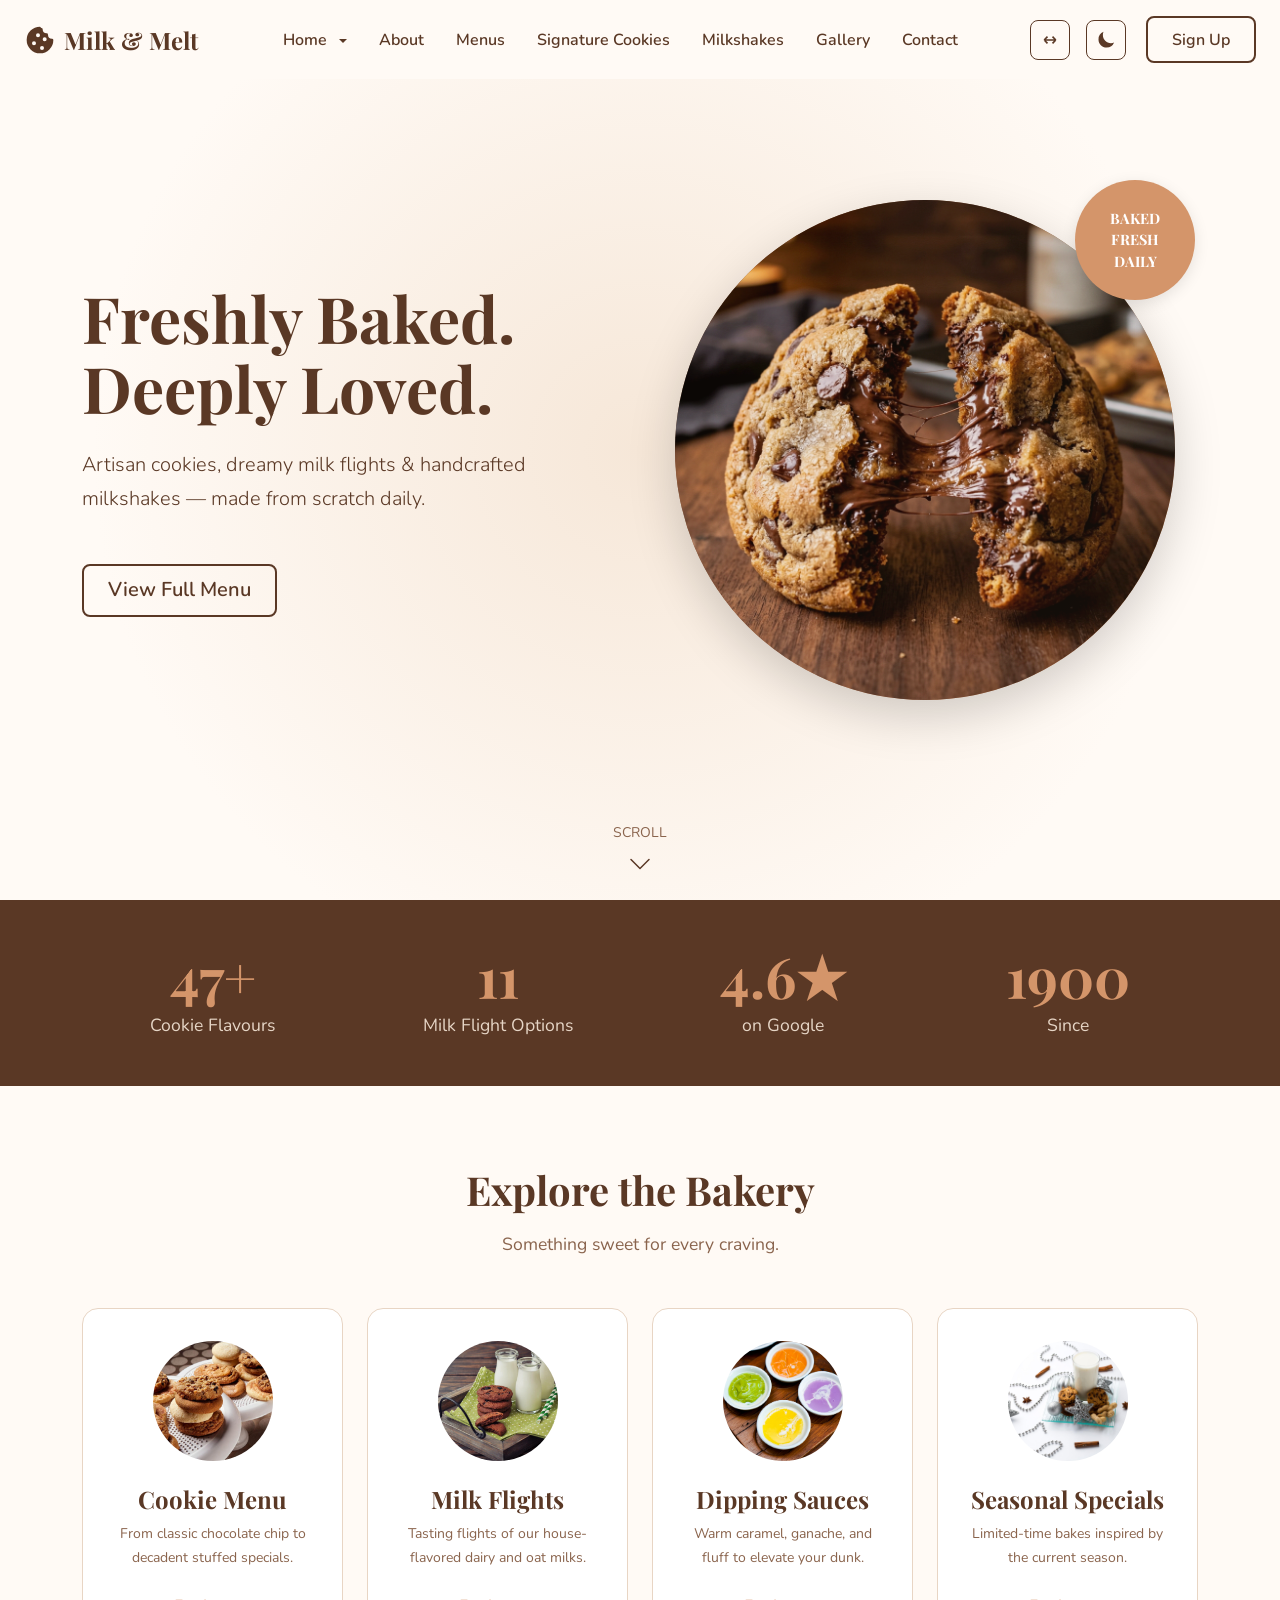
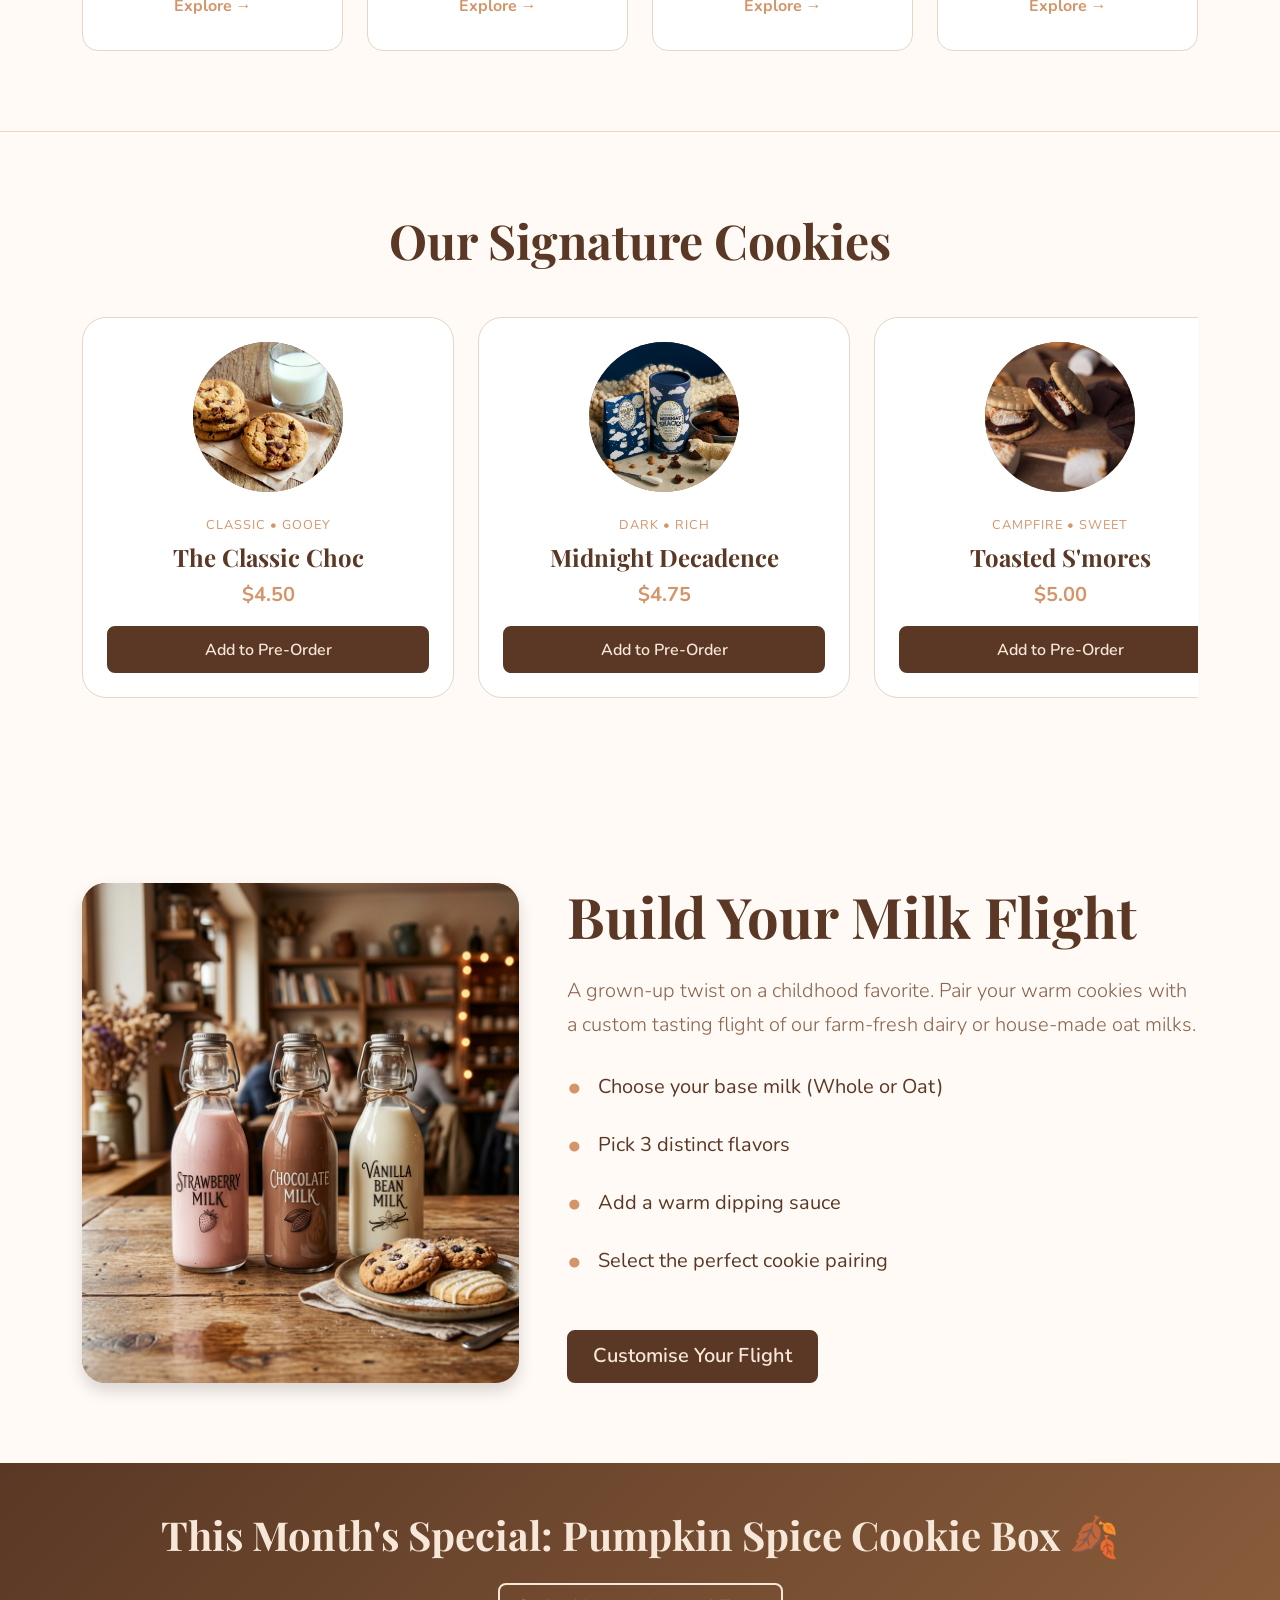
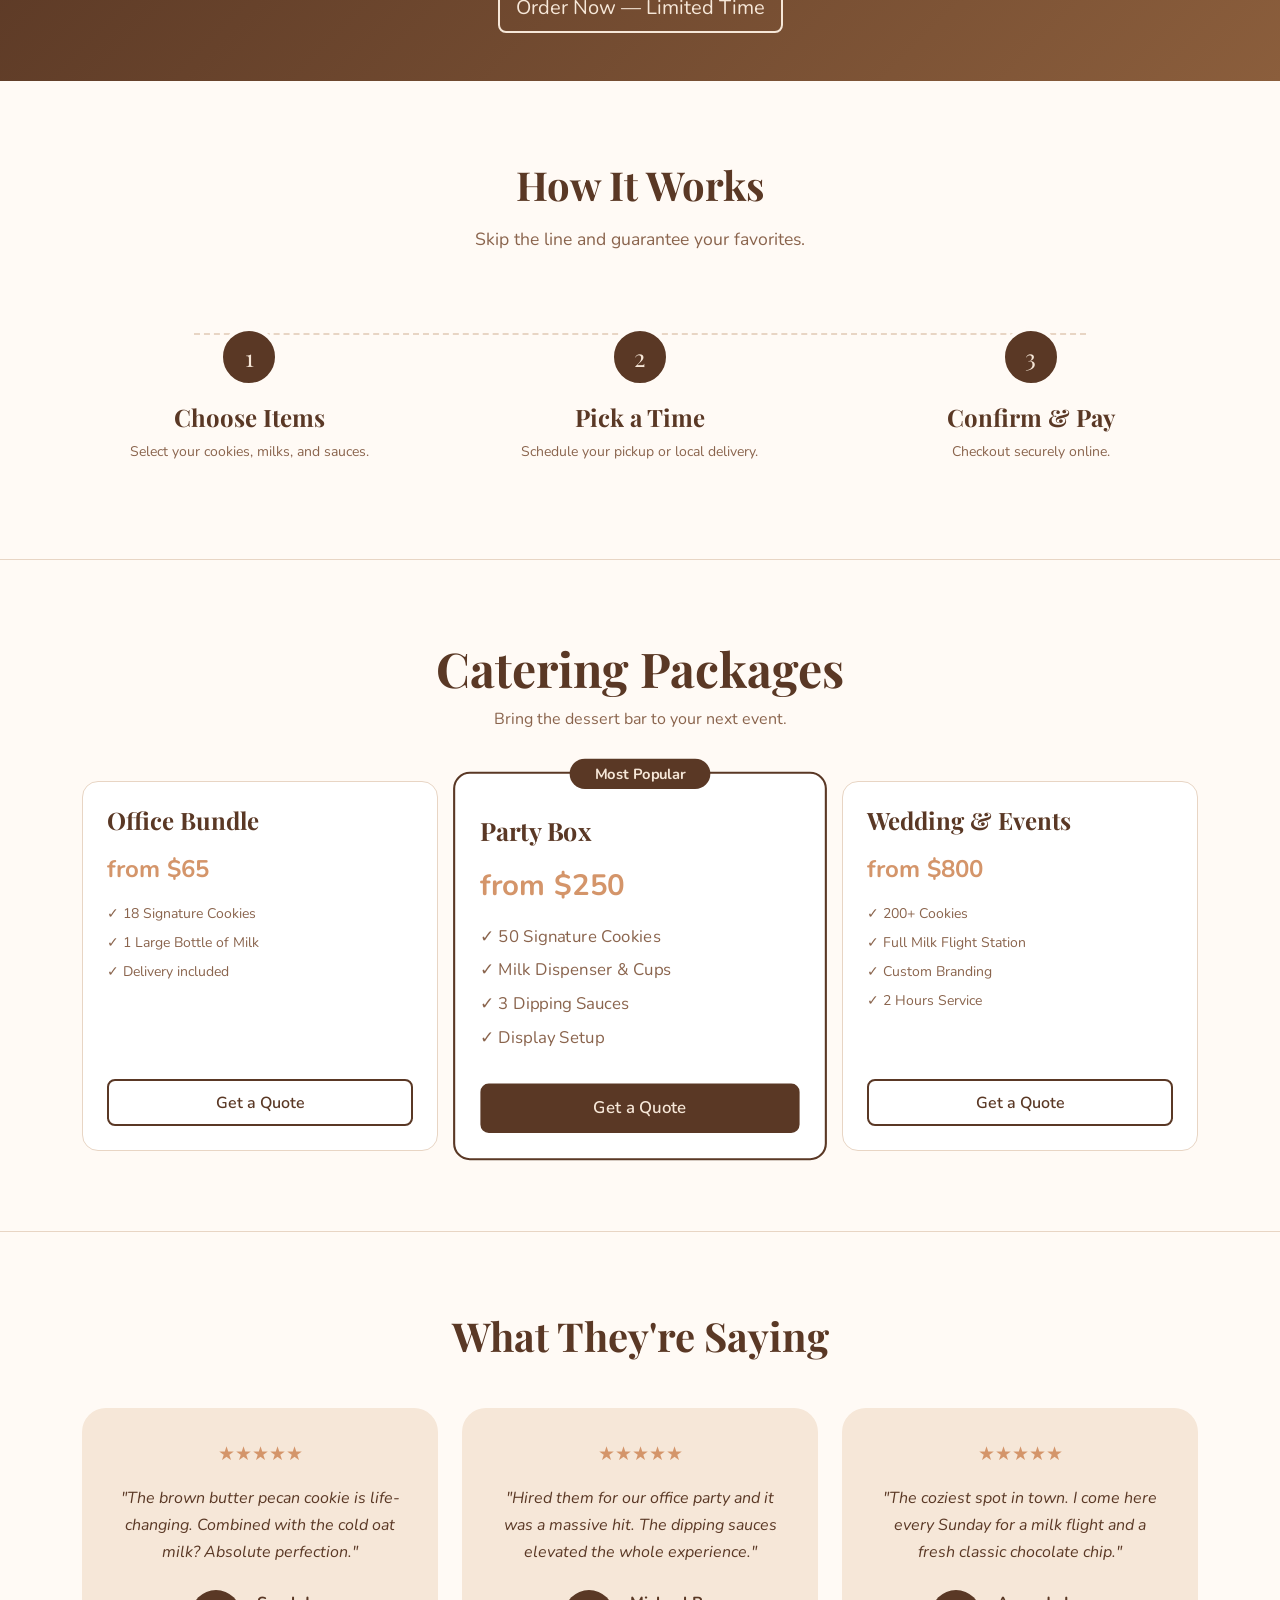
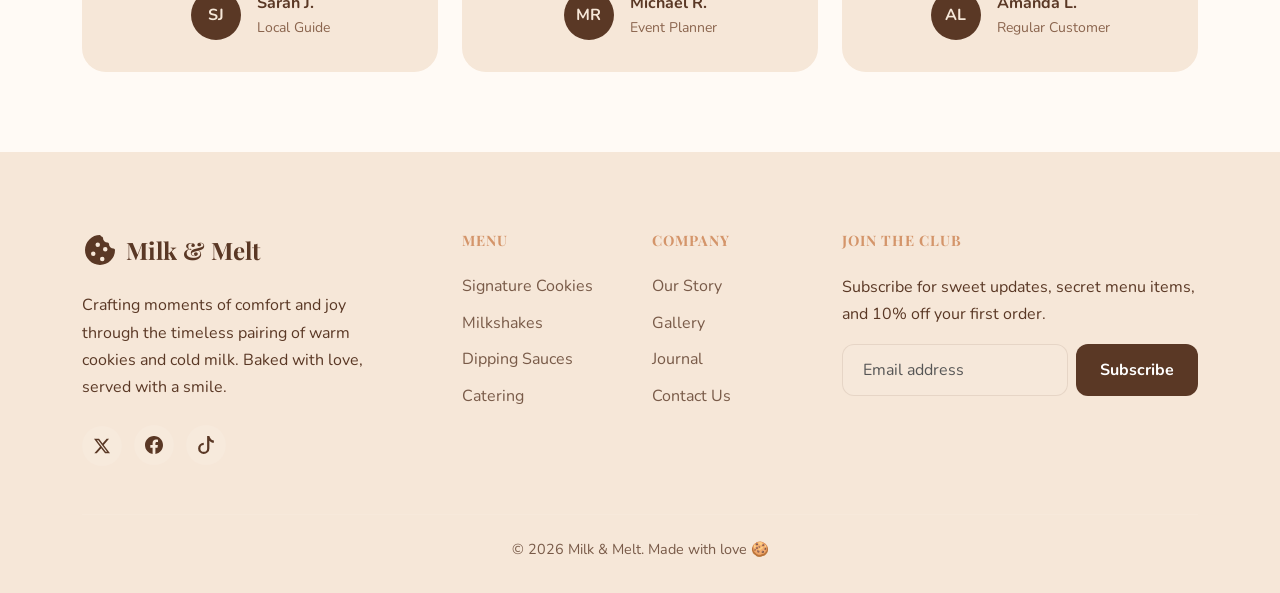
==== commit f4d35b8b: "first-commit" ====
--- a/index.html
+++ b/index.html
@@ -13,12 +13,18 @@
   <link id="bootstrap-css" href="https://cdn.jsdelivr.net/npm/bootstrap@5.3.0/dist/css/bootstrap.min.css"
     rel="stylesheet">
   <link rel="stylesheet" href="assets/css/style.css">
+  <script>
+    (function () {
+      const savedTheme = localStorage.getItem('mcb-theme') || 'light';
+      document.documentElement.setAttribute('data-theme', savedTheme);
+    })();
+  </script>
 </head>
 
 <body>
 
   <!-- NAVBAR -->
-  <nav class="navbar navbar-expand-lg fixed-top">
+  <nav class="navbar navbar-expand-custom fixed-top">
     <div class="container-fluid px-4">
       <a class="navbar-brand" href="index.html">
         <svg viewBox="0 0 24 24" xmlns="http://www.w3.org/2000/svg">
@@ -31,20 +37,22 @@
         aria-controls="mobileMenu">
         <span class="navbar-toggler-icon"></span>
       </button>
-      <div class="offcanvas offcanvas-start" tabindex="-1" id="mobileMenu" aria-labelledby="mobileMenuLabel">
+      <div class="offcanvas offcanvas-end" tabindex="-1" id="mobileMenu" aria-labelledby="mobileMenuLabel">
         <div class="offcanvas-header">
           <h5 class="offcanvas-title font-heading" id="mobileMenuLabel">Menu</h5>
           <button type="button" class="btn-close" data-bs-dismiss="offcanvas" aria-label="Close"></button>
         </div>
         <div class="offcanvas-body">
           <ul class="navbar-nav mx-auto mb-2 mb-lg-0">
-            <li class="nav-item dropdown">
-              <a class="nav-link active" href="#" id="homeDropdown" role="button" data-bs-toggle="dropdown"
+            <li class="nav-item mobile-only-home"><a class="nav-link active" href="index.html">Home 1</a></li>
+            <li class="nav-item mobile-only-home"><a class="nav-link" href="home2.html">Home 2</a></li>
+            <li class="nav-item dropdown desktop-only-home">
+              <a class="nav-link dropdown-toggle" href="#" id="homeDropdown" role="button" data-bs-toggle="dropdown"
                 aria-expanded="false">
                 Home
               </a>
               <ul class="dropdown-menu" aria-labelledby="homeDropdown">
-                <li><a class="dropdown-item active" href="index.html">Home 1</a></li>
+                <li><a class="dropdown-item" href="index.html">Home 1</a></li>
                 <li><a class="dropdown-item" href="home2.html">Home 2</a></li>
               </ul>
             </li>
@@ -55,7 +63,7 @@
             <li class="nav-item"><a class="nav-link" href="gallery.html">Gallery</a></li>
             <li class="nav-item"><a class="nav-link" href="contact.html">Contact</a></li>
           </ul>
-          <div class="d-flex align-items-center flex-wrap gap-2">
+          <div class="d-flex align-items-center flex-nowrap gap-2">
             <button id="rtlToggle" class="control-btn" title="Toggle RTL">
               <svg viewBox="0 0 24 24" fill="none" stroke="currentColor" stroke-width="2" width="20" height="20">
                 <path d="M19 12H5M19 12l-4-4M19 12l-4 4M5 12l4-4M5 12l4 4" />
@@ -142,7 +150,7 @@
       <p class="section-subtitle">Something sweet for every craving.</p>
 
       <div class="row g-4">
-        <div class="col-sm-6 col-lg-3">
+        <div class="col-12 col-md-6 col-lg-6 col-xl-3">
           <div class="category-card">
             <div class="category-icon">
               <img src="assets/images/cooking.jpg" alt="Cookies">
@@ -152,7 +160,7 @@
             <a href="signature-cookies.html" class="fw-bold">Explore &rarr;</a>
           </div>
         </div>
-        <div class="col-sm-6 col-lg-3">
+        <div class="col-12 col-md-6 col-lg-6 col-xl-3">
           <div class="category-card">
             <div class="category-icon">
               <img src="assets/images/milk.jpg" alt="Milk Flights">
@@ -162,7 +170,7 @@
             <a href="milkshakes.html" class="fw-bold">Explore &rarr;</a>
           </div>
         </div>
-        <div class="col-sm-6 col-lg-3">
+        <div class="col-12 col-md-6 col-lg-6 col-xl-3">
           <div class="category-card">
             <div class="category-icon">
               <img src="assets/images/dipping.jpg" alt="Dipping Sauces">
@@ -172,7 +180,7 @@
             <a href="menu.html" class="fw-bold">Explore &rarr;</a>
           </div>
         </div>
-        <div class="col-sm-6 col-lg-3">
+        <div class="col-12 col-md-6 col-lg-6 col-xl-3">
           <div class="category-card">
             <div class="category-icon">
               <img src="assets/images/seasonal.jpg" alt="Seasonal Specials">
@@ -200,7 +208,7 @@
         <div id="cookieSlider" class="d-flex overflow-auto gap-4 pb-4 no-scrollbar"
           style="scroll-snap-type: x mandatory; padding-bottom: 2rem; scroll-behavior: smooth;">
           <!-- Cookie items remain the same -->
-          <div style="min-width: 300px; scroll-snap-align: start;">
+          <div class="col-12 col-md-6 col-lg-4" style="min-width: 300px; scroll-snap-align: start;">
             <div class="cookie-card">
               <div class="placeholder-circle position-relative overflow-hidden">
                 <img src="assets/images/signature1.jpg" alt="Cookie"
@@ -213,7 +221,7 @@
             </div>
           </div>
 
-          <div style="min-width: 300px; scroll-snap-align: start;">
+          <div class="col-12 col-md-6 col-lg-4" style="min-width: 300px; scroll-snap-align: start;">
             <div class="cookie-card">
               <div class="placeholder-circle position-relative overflow-hidden">
                 <img src="assets/images/signature2.jpg" alt="Cookie"
@@ -226,7 +234,7 @@
             </div>
           </div>
 
-          <div style="min-width: 300px; scroll-snap-align: start;">
+          <div class="col-12 col-md-6 col-lg-4" style="min-width: 300px; scroll-snap-align: start;">
             <div class="cookie-card">
               <div class="placeholder-circle position-relative overflow-hidden">
                 <img src="assets/images/signature3.jpg" alt="Cookie"
@@ -239,7 +247,7 @@
             </div>
           </div>
 
-          <div style="min-width: 300px; scroll-snap-align: start;">
+          <div class="col-12 col-md-6 col-lg-4" style="min-width: 300px; scroll-snap-align: start;">
             <div class="cookie-card">
               <div class="placeholder-circle position-relative overflow-hidden">
                 <img src="assets/images/signature4.jpg" alt="Cookie"
@@ -252,7 +260,7 @@
             </div>
           </div>
 
-          <div style="min-width: 300px; scroll-snap-align: start;">
+          <div class="col-12 col-md-6 col-lg-4" style="min-width: 300px; scroll-snap-align: start;">
             <div class="cookie-card">
               <div class="placeholder-circle position-relative overflow-hidden">
                 <img src="assets/images/signature5.jpg" alt="Cookie"
@@ -265,7 +273,7 @@
             </div>
           </div>
 
-          <div style="min-width: 300px; scroll-snap-align: start;">
+          <div class="col-12 col-md-6 col-lg-4" style="min-width: 300px; scroll-snap-align: start;">
             <div class="cookie-card">
               <div class="placeholder-circle position-relative overflow-hidden">
                 <img src="assets/images/signature6.jpg" alt="Cookie"
@@ -314,7 +322,7 @@
 
 
   <!-- 7. SEASONAL SPECIALS BANNER -->
-  <section class="py-5" style="background: linear-gradient(135deg, var(--mcb-primary), #8B5E3C); color: #F6E7D8;">
+  <section class="py-5" style="background: linear-gradient(135deg, #5A3825, #8B5E3C); color: #F6E7D8;">
     <div class="container text-center">
       <h2 class="display-6 mb-4" style="color: #F6E7D8;">This Month's Special: Pumpkin Spice Cookie Box 🍂</h2>
       <button class="btn btn-lg"
@@ -413,36 +421,39 @@
     <div class="container">
       <h2 class="section-title">What They're Saying</h2>
       <div class="row g-4 mt-4">
-        <div class="col-md-4">
-          <div class="testimonial-card">
+        <div class="col-12 col-md-12 col-lg-4">
+          <div class="testimonial-card text-center">
             <div class="star-rating">★★★★★</div>
             <p class="fst-italic mb-4">"The brown butter pecan cookie is life-changing. Combined with the cold oat milk?
               Absolute perfection."</p>
-            <div class="d-flex align-items-center gap-3">
+            <div class="d-flex align-items-center justify-content-center gap-3">
               <div class="avatar-circle">SJ</div>
-              <div><strong class="d-block">Sarah J.</strong><span class="small text-muted">Local Guide</span></div>
-            </div>
-          </div>
-        </div>
-        <div class="col-md-4">
-          <div class="testimonial-card">
+              <div class="text-start"><strong class="d-block">Sarah J.</strong><span class="small text-muted">Local
+                  Guide</span></div>
+            </div>
+          </div>
+        </div>
+        <div class="col-12 col-md-12 col-lg-4">
+          <div class="testimonial-card text-center">
             <div class="star-rating">★★★★★</div>
             <p class="fst-italic mb-4">"Hired them for our office party and it was a massive hit. The dipping sauces
               elevated the whole experience."</p>
-            <div class="d-flex align-items-center gap-3">
+            <div class="d-flex align-items-center justify-content-center gap-3">
               <div class="avatar-circle">MR</div>
-              <div><strong class="d-block">Michael R.</strong><span class="small text-muted">Event Planner</span></div>
-            </div>
-          </div>
-        </div>
-        <div class="col-md-4">
-          <div class="testimonial-card">
+              <div class="text-start"><strong class="d-block">Michael R.</strong><span class="small text-muted">Event
+                  Planner</span></div>
+            </div>
+          </div>
+        </div>
+        <div class="col-md-12 col-lg-4">
+          <div class="testimonial-card text-center">
             <div class="star-rating">★★★★★</div>
             <p class="fst-italic mb-4">"The coziest spot in town. I come here every Sunday for a milk flight and a fresh
               classic chocolate chip."</p>
-            <div class="d-flex align-items-center gap-3">
+            <div class="d-flex align-items-center justify-content-center gap-3">
               <div class="avatar-circle">AL</div>
-              <div><strong class="d-block">Amanda L.</strong><span class="small text-muted">Regular Customer</span>
+              <div class="text-start"><strong class="d-block">Amanda L.</strong><span class="small text-muted">Regular
+                  Customer</span>
               </div>
             </div>
           </div>
@@ -456,7 +467,8 @@
   <footer class="site-footer mt-0">
     <div class="container">
       <div class="row gy-4">
-        <div class="col-lg-4 pe-lg-5">
+        <!-- Brand -->
+        <div class="col-12 col-md-6 col-lg-6 col-xl-4 pe-lg-5">
           <a href="index.html" class="footer-brand">
             <svg viewBox="0 0 24 24" xmlns="http://www.w3.org/2000/svg">
               <path
@@ -467,10 +479,10 @@
           <p class="mb-4">Crafting moments of comfort and joy through the timeless pairing of warm cookies and cold
             milk. Baked with love, served with a smile.</p>
           <div class="social-icons">
-            <a href="#" aria-label="Instagram"><svg xmlns="http://www.w3.org/2000/svg" width="18" height="18"
-                fill="currentColor" class="bi bi-instagram" viewBox="0 0 16 16">
+            <a href="#" aria-label="X"><svg xmlns="http://www.w3.org/2000/svg" width="16" height="16"
+                fill="currentColor" viewBox="0 0 16 16">
                 <path
-                  d="M8 0C5.829 0 5.556.01 4.703.048 3.85.088 3.269.222 2.76.42a3.917 3.917 0 0 0-1.417.923A3.927 3.927 0 0 0 .42 2.76C.222 3.268.087 3.85.048 4.7.01 5.555 0 5.827 0 8.001c0 2.172.01 2.444.048 3.297.04.852.174 1.433.372 1.942.205.526.478.972.923 1.417.444.445.89.719 1.416.923.51.198 1.09.333 1.942.372C5.555 15.99 5.827 16 8 16s2.444-.01 3.298-.048c.851-.04 1.434-.174 1.943-.372a3.916 3.916 0 0 0 1.416-.923c.445-.445.718-.891.923-1.417.197-.509.332-1.09.372-1.942C15.99 10.445 16 10.173 16 8s-.01-2.445-.048-3.299c-.04-.851-.175-1.433-.372-1.941a3.926 3.926 0 0 0-.923-1.417A3.911 3.911 0 0 0 13.24.42c-.51-.198-1.092-.333-1.943-.372C10.443.01 10.172 0 7.998 0h.003zm-.717 1.442h.718c2.136 0 2.389.007 3.232.046.78.035 1.204.166 1.486.275.373.145.64.319.92.599.28.28.453.546.598.92.11.281.24.705.275 1.485.039.843.047 1.096.047 3.231s-.008 2.389-.047 3.232c-.035.78-.166 1.203-.275 1.485a2.47 2.47 0 0 1-.599.919c-.28.28-.546.453-.92.598-.28.11-.704.24-1.485.276-.843.038-1.096.047-3.232.047s-2.39-.009-3.233-.047c-.78-.036-1.203-.166-1.485-.276a2.478 2.478 0 0 1-.92-.598 2.48 2.48 0 0 1-.6-.92c-.109-.281-.24-.705-.275-1.485-.038-.843-.046-1.096-.046-3.233 0-2.136.008-2.388.046-3.231.036-.78.166-1.204.276-1.486.145-.373.319-.64.599-.92.28-.28.546-.453.92-.598.282-.11.705-.24 1.485-.276.738-.034 1.024-.044 2.515-.045v.002z" />
+                  d="M12.6.75h2.454l-5.36 6.142L16 15.25h-4.937l-3.867-5.07-4.425 5.07H.316l5.733-6.57L0 .75h5.063l3.495 4.633L12.6.75zm-.86 13.028h1.36L4.323 2.145H2.865l8.875 11.633z" />
               </svg></a>
             <a href="#" aria-label="Facebook"><svg xmlns="http://www.w3.org/2000/svg" width="18" height="18"
                 fill="currentColor" class="bi bi-facebook" viewBox="0 0 16 16">
@@ -479,12 +491,12 @@
               </svg></a>
             <a href="#" aria-label="TikTok"><svg xmlns="http://www.w3.org/2000/svg" width="18" height="18"
                 fill="currentColor" class="bi bi-tiktok" viewBox="0 0 16 16">
-                <path
-                  d="M9 0h1.98c.144.715.54 1.617 1.235 2.512C12.895 3.389 13.797 4 15 4v2c-1.753 0-3.07-.814-4-1.829V11a5 5 0 1 1-5-5v2a3 3 0 1 0 3 3V0Z" />
+                <path d="M9 0h1.98c.144.715.54 1.617 1.235 2.512C12.895 3.389 13.797 4 15 4v2c-1.753 0-3.07-.814-4-1.829V11a5 5 0 1 1-5-5v2a3 3 0 1 0 3 3V0Z" />
               </svg></a>
           </div>
         </div>
-        <div class="col-lg-2 col-6">
+        <!-- Menu -->
+        <div class="col-12 col-md-6 col-lg-6 col-xl-2">
           <h5>Menu</h5>
           <ul>
             <li><a href="signature-cookies.html">Signature Cookies</a></li>
@@ -493,7 +505,8 @@
             <li><a href="pricing.html">Catering</a></li>
           </ul>
         </div>
-        <div class="col-lg-2 col-6">
+        <!-- Company -->
+        <div class="col-12 col-md-6 col-lg-6 col-xl-2">
           <h5>Company</h5>
           <ul>
             <li><a href="about.html">Our Story</a></li>
@@ -502,7 +515,8 @@
             <li><a href="contact.html">Contact Us</a></li>
           </ul>
         </div>
-        <div class="col-lg-4">
+        <!-- Newsletter -->
+        <div class="col-12 col-md-6 col-lg-6 col-xl-4">
           <h5>Join the Club</h5>
           <p>Subscribe for sweet updates, secret menu items, and 10% off your first order.</p>
           <form class="newsletter-form d-flex gap-2 mt-3">
--- a/assets/css/style.css
+++ b/assets/css/style.css
@@ -232,6 +232,71 @@
   box-shadow: 0 4px 20px rgba(0, 0, 0, 0.5);
 }
 
+/* Custom Navbar Expansion at 1025px */
+.navbar-expand-custom .navbar-toggler {
+  display: block;
+}
+
+.navbar-expand-custom .navbar-collapse {
+  display: none !important;
+}
+
+.navbar-expand-custom .navbar-toggler {
+  display: block;
+}
+
+@media (min-width: 1025px) {
+  .navbar-expand-custom .navbar-toggler {
+    display: none;
+  }
+
+  /* Handle Offcanvas on Desktop */
+  .navbar-expand-custom .offcanvas {
+    position: static;
+    visibility: visible;
+    transform: none;
+    transition: none;
+    display: flex;
+    flex-grow: 1;
+    background: transparent !important;
+    width: auto;
+    height: auto;
+    border: none;
+    z-index: auto;
+    overflow: visible;
+  }
+
+  .navbar-expand-custom .offcanvas-header {
+    display: none;
+  }
+
+  .navbar-expand-custom .offcanvas-body {
+    display: flex;
+    padding: 0;
+    overflow: visible;
+    width: 100%;
+    background: transparent !important;
+    position: static;
+  }
+
+  .navbar-expand-custom .navbar-nav {
+    flex-direction: row;
+    align-items: center;
+    width: auto;
+  }
+
+  .navbar-expand-custom .navbar-collapse-content {
+    display: flex;
+    align-items: center;
+    justify-content: space-between;
+    width: 100%;
+  }
+}
+
+[data-theme="dark"] .btn-close {
+  filter: invert(1) grayscale(100%) brightness(200%);
+}
+
 .navbar-brand {
   font-family: var(--mcb-font-heading);
   font-weight: 700;
@@ -262,6 +327,19 @@
 
 .nav-link.active {
   color: var(--mcb-accent) !important;
+}
+
+/* Home Dropdown vs Separate Links */
+@media (max-width: 1024.98px) {
+  .desktop-only-home {
+    display: none !important;
+  }
+}
+
+@media (min-width: 1025px) {
+  .mobile-only-home {
+    display: none !important;
+  }
 }
 
 .nav-link.active::after {
@@ -279,18 +357,27 @@
 }
 
 /* Dropdown Menu Styles */
+.nav-item.dropdown {
+  position: relative;
+}
+
 .dropdown-menu {
-  background-color: rgba(255, 250, 245, 0.9);
+  position: absolute !important;
+  top: calc(100% + 0.25rem) !important;
+  left: 0 !important;
+  min-width: 12rem;
+  background-color: rgba(255, 250, 245, 0.95);
   backdrop-filter: blur(10px);
   border: 1px solid var(--mcb-surface-border);
   box-shadow: 0 10px 30px rgba(0, 0, 0, 0.1);
   border-radius: 12px;
   padding: 0.5rem;
-  margin-top: 0.5rem !important;
+  z-index: 1060;
+  margin: 0;
 }
 
 [data-theme="dark"] .dropdown-menu {
-  background-color: rgba(28, 17, 10, 0.9);
+  background-color: rgba(28, 17, 10, 0.95);
   border-color: var(--mcb-surface-border);
 }
 
@@ -302,7 +389,8 @@
   transition: var(--mcb-transition);
 }
 
-.dropdown-item:hover, .dropdown-item.active {
+.dropdown-item:hover,
+.dropdown-item.active {
   background-color: var(--mcb-primary);
   color: var(--mcb-secondary) !important;
 }
@@ -314,7 +402,7 @@
 
 
 /* Mobile Offcanvas Tweak */
-@media (max-width: 991.98px) {
+@media (max-width: 1024.98px) {
   .offcanvas {
     background-color: var(--mcb-nav-bg);
   }
@@ -445,8 +533,17 @@
 
 [data-theme="dark"] .newsletter-form .form-control {
   background: rgba(255, 255, 255, 0.1);
-  border-color: rgba(255, 255, 255, 0.1);
+  border-color: rgba(255, 255, 255, 0.2);
   color: #fff;
+}
+
+[data-theme="dark"] .newsletter-form .form-control::placeholder {
+  color: rgba(255, 255, 255, 0.5);
+}
+
+[data-theme="dark"] .newsletter-form .btn {
+  background: var(--mcb-accent);
+  color: #1C110A;
 }
 
 .newsletter-form .form-control:focus {
@@ -468,8 +565,14 @@
 
 .newsletter-form .btn:hover {
   background: var(--mcb-accent);
+  color: #fff;
   transform: translateY(-2px);
   box-shadow: 0 5px 15px rgba(212, 149, 106, 0.3);
+}
+
+[data-theme="dark"] .newsletter-form .btn:hover {
+  background: #F6E7D8;
+  color: #1C110A;
 }
 
 /* --- BACK TO TOP BUTTON --- */
@@ -637,6 +740,23 @@
   box-shadow: 0 0 0 0.25rem rgba(212, 149, 106, 0.25);
 }
 
+/* Global Table Dark Mode */
+[data-theme="dark"] .table {
+  color: var(--mcb-text-color) !important;
+  background-color: transparent !important;
+}
+
+[data-theme="dark"] .table thead th {
+  background-color: rgba(255, 255, 255, 0.05) !important;
+  color: var(--mcb-accent) !important;
+  border-color: var(--mcb-surface-border) !important;
+}
+
+[data-theme="dark"] .table td {
+  border-color: var(--mcb-surface-border) !important;
+  color: var(--mcb-text-color) !important;
+}
+
 /* Auth Pages Split Layout */
 .auth-split-wrapper {
   min-height: 100vh;
@@ -901,11 +1021,26 @@
   width: 30%;
 }
 
+@media (max-width: 767.98px) {
+  .step-container {
+    flex-direction: column;
+    gap: 3rem;
+  }
+
+  .step-container::before {
+    display: none;
+  }
+
+  .step-item {
+    width: 100%;
+  }
+}
+
 .step-number {
   width: 60px;
   height: 60px;
   background: var(--mcb-primary);
-  color: #F6E7D8;
+  color: var(--mcb-secondary);
   border-radius: 50%;
   display: flex;
   align-items: center;
@@ -938,7 +1073,7 @@
   width: 50px;
   height: 50px;
   background: var(--mcb-primary);
-  color: #F6E7D8;
+  color: var(--mcb-secondary);
   border-radius: 50%;
   display: flex;
   align-items: center;
@@ -1028,6 +1163,21 @@
   width: 100%;
   height: 250px;
   margin-top: 4rem;
+}
+
+@media (max-width: 767.98px) {
+  .hero-image-strip {
+    flex-direction: column;
+    height: auto;
+    margin-top: 2rem;
+  }
+
+  .hero-image-strip .strip-img {
+    height: 250px;
+    flex: 0 0 250px;
+    border-right: none;
+    border-bottom: 2px solid #1C110A;
+  }
 }
 
 .hero-image-strip .strip-img {
@@ -1135,7 +1285,7 @@
 .seasonal-card-content {
   position: absolute;
   inset: 0;
-  background: rgba(28, 17, 10, 0.4);
+  background: rgba(0, 0, 0, 0.6);
   color: #fff;
   display: flex;
   align-items: center;
@@ -1218,8 +1368,7 @@
 
 /* Split CTA Section */
 .split-cta-left {
-  background-color: var(--mcb-primary);
-  color: #F6E7D8;
+  color: var(--mcb-secondary);
   padding: 6rem 2rem;
   display: flex;
   flex-direction: column;
@@ -1577,4 +1726,41 @@
 .no-scrollbar {
   -ms-overflow-style: none;
   scrollbar-width: none;
+}
+
+/* Premium Editorial Button */
+.btn-premium-editorial {
+  background: rgba(255, 255, 255, 0.1);
+  backdrop-filter: blur(5px);
+  border: 1px solid rgba(255, 255, 255, 0.3);
+  color: #fff !important;
+  padding: 0.8rem 1.5rem;
+  border-radius: 50px;
+  text-transform: uppercase;
+  font-weight: 700;
+  font-size: 0.75rem;
+  letter-spacing: 1px;
+  transition: var(--mcb-transition);
+}
+
+.btn-premium-editorial:hover {
+  background: var(--mcb-accent);
+  border-color: var(--mcb-accent);
+  color: #1C110A !important;
+  transform: translateY(-3px);
+  box-shadow: 0 10px 20px rgba(212, 149, 106, 0.3);
+}
+
+/* Dark Mode Placeholder Fix */
+.form-control-dark::placeholder {
+  color: rgba(255, 255, 255, 0.5) !important;
+  opacity: 1;
+}
+
+.form-control-dark::-webkit-input-placeholder {
+  color: rgba(255, 255, 255, 0.5) !important;
+}
+
+.form-control-dark::-moz-placeholder {
+  color: rgba(255, 255, 255, 0.5) !important;
 }
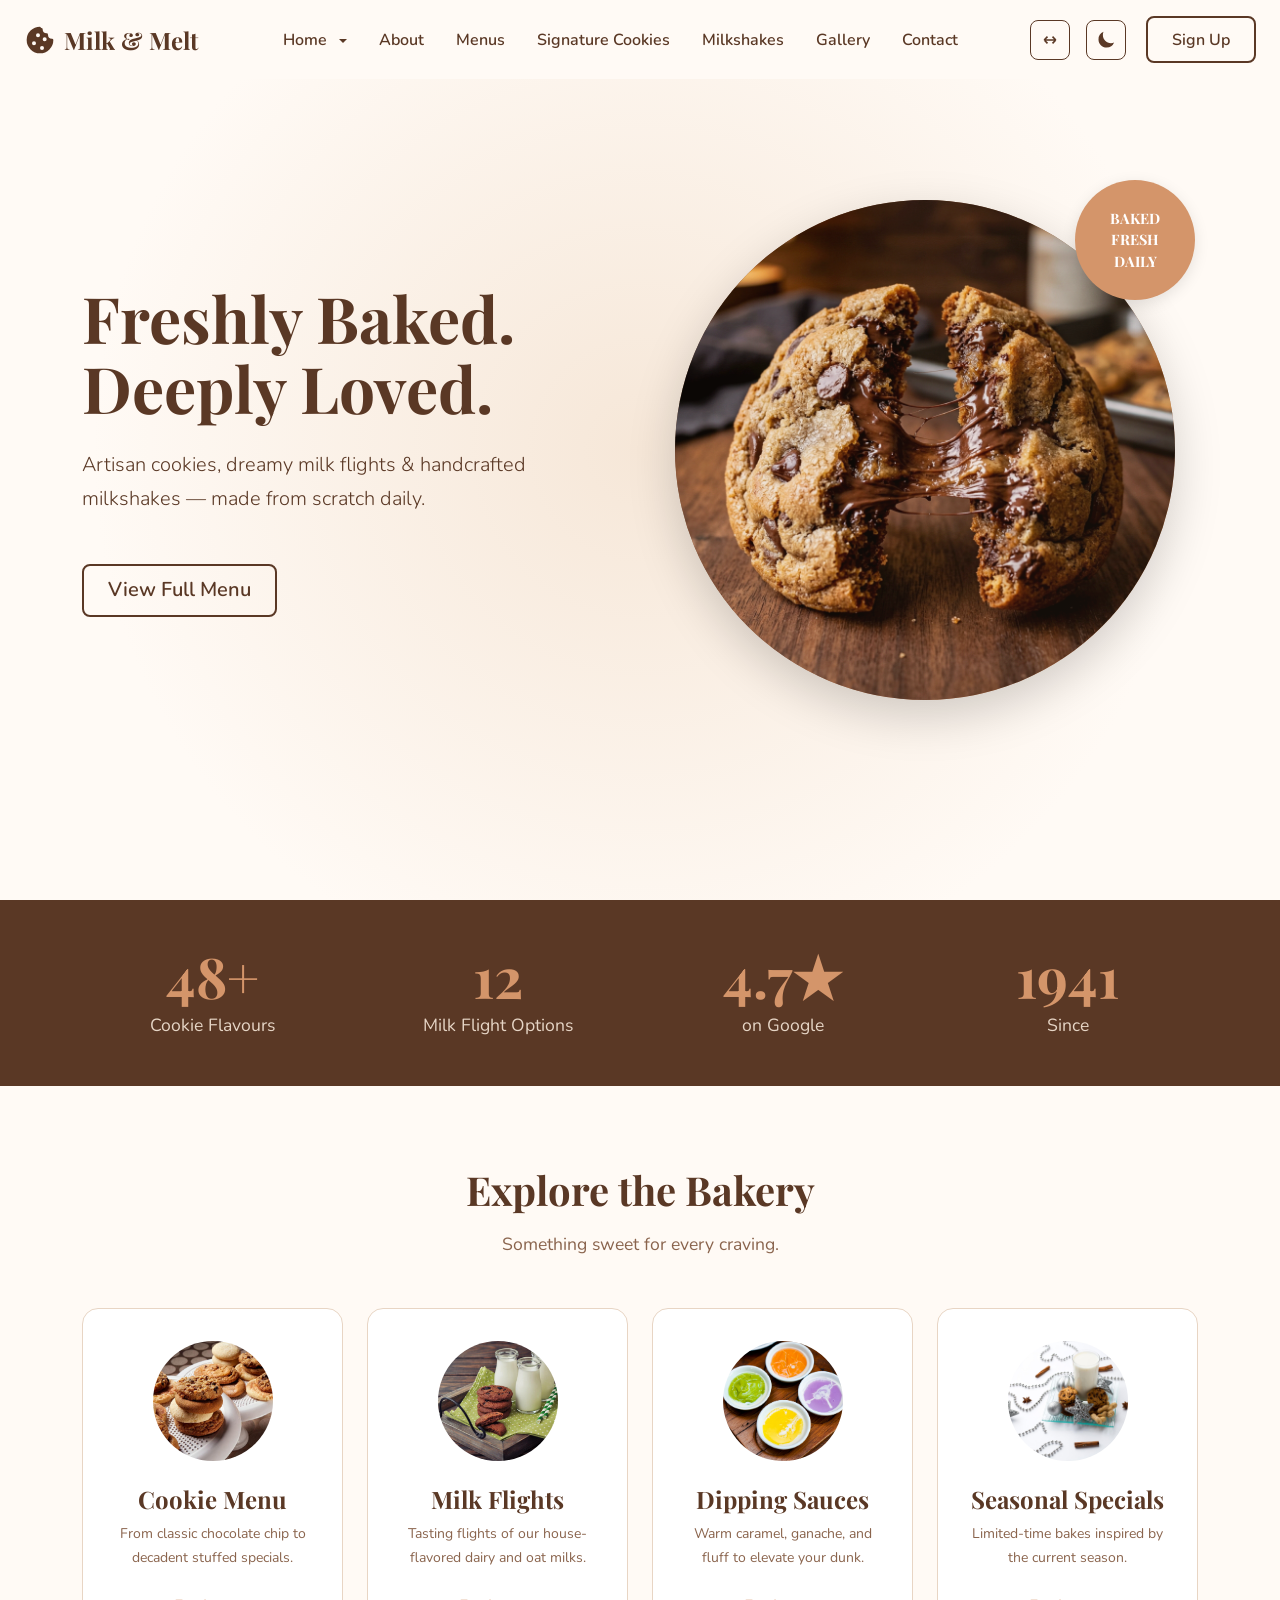
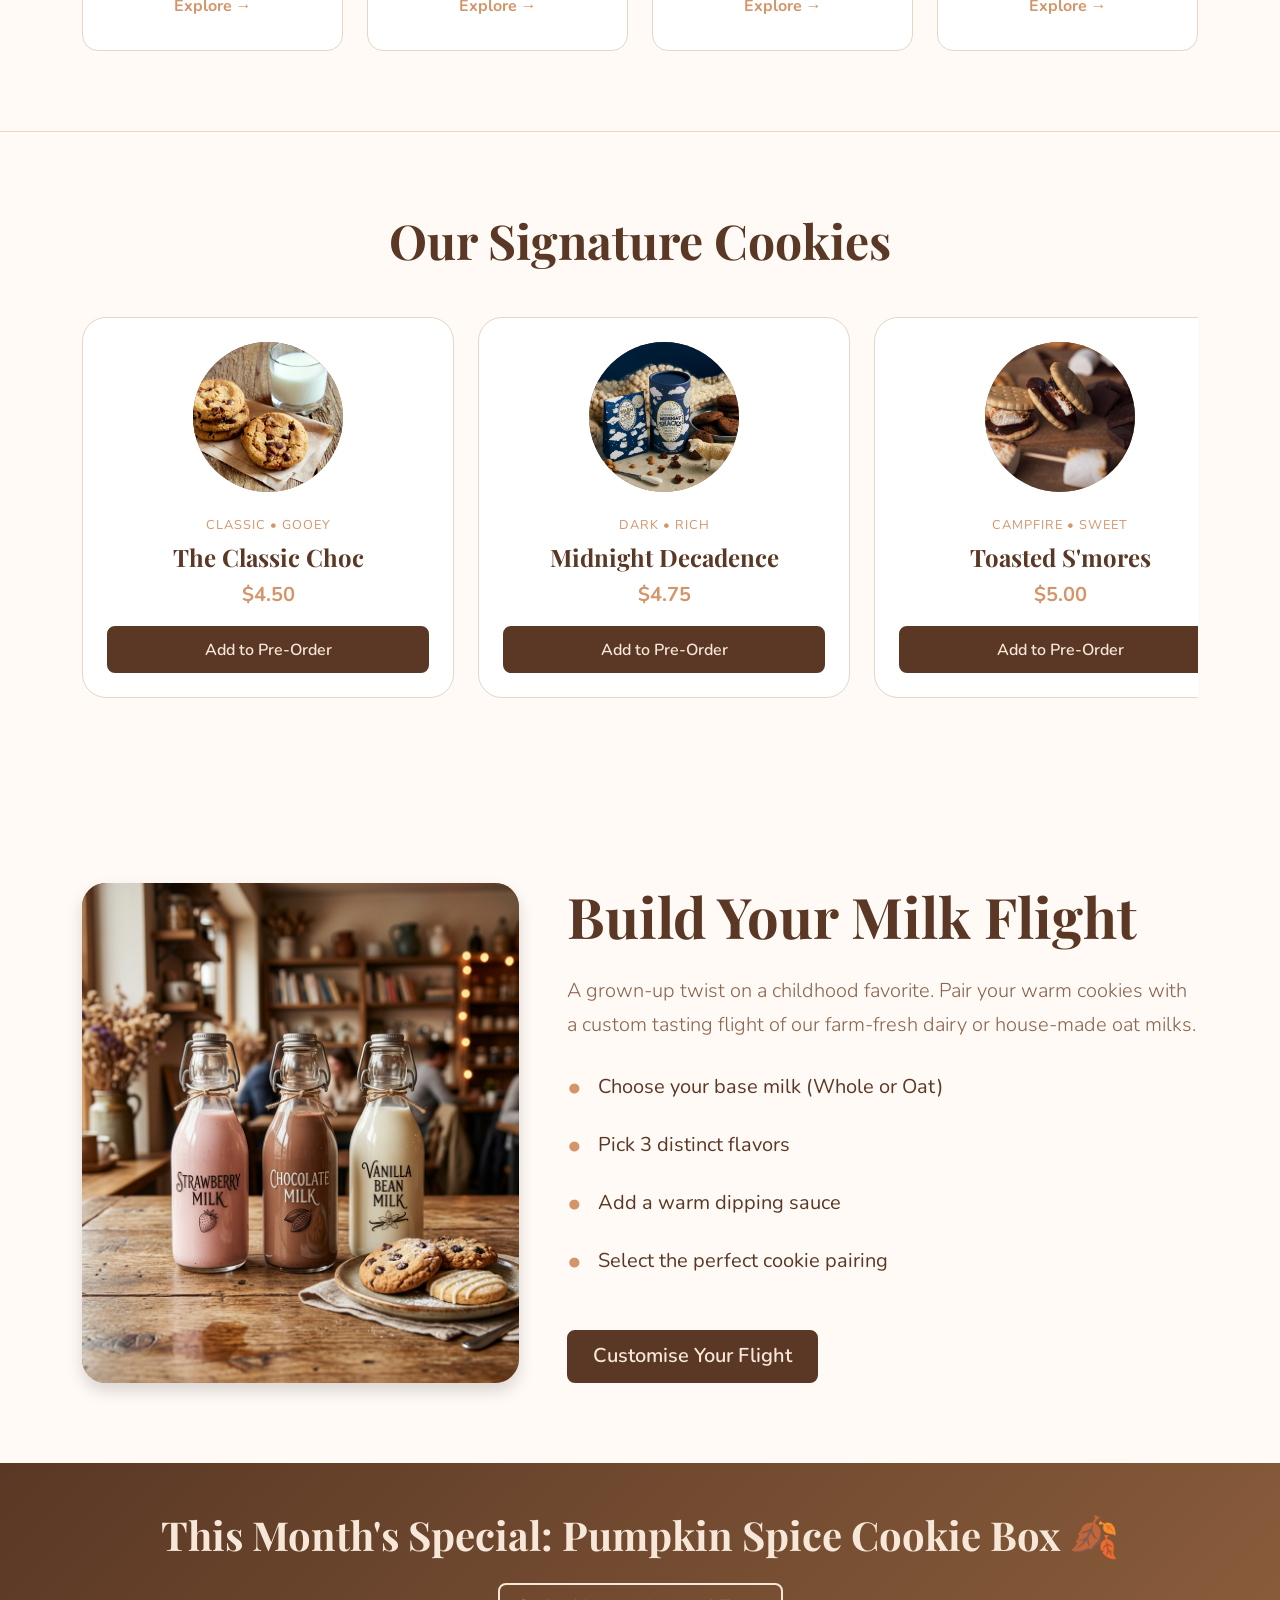
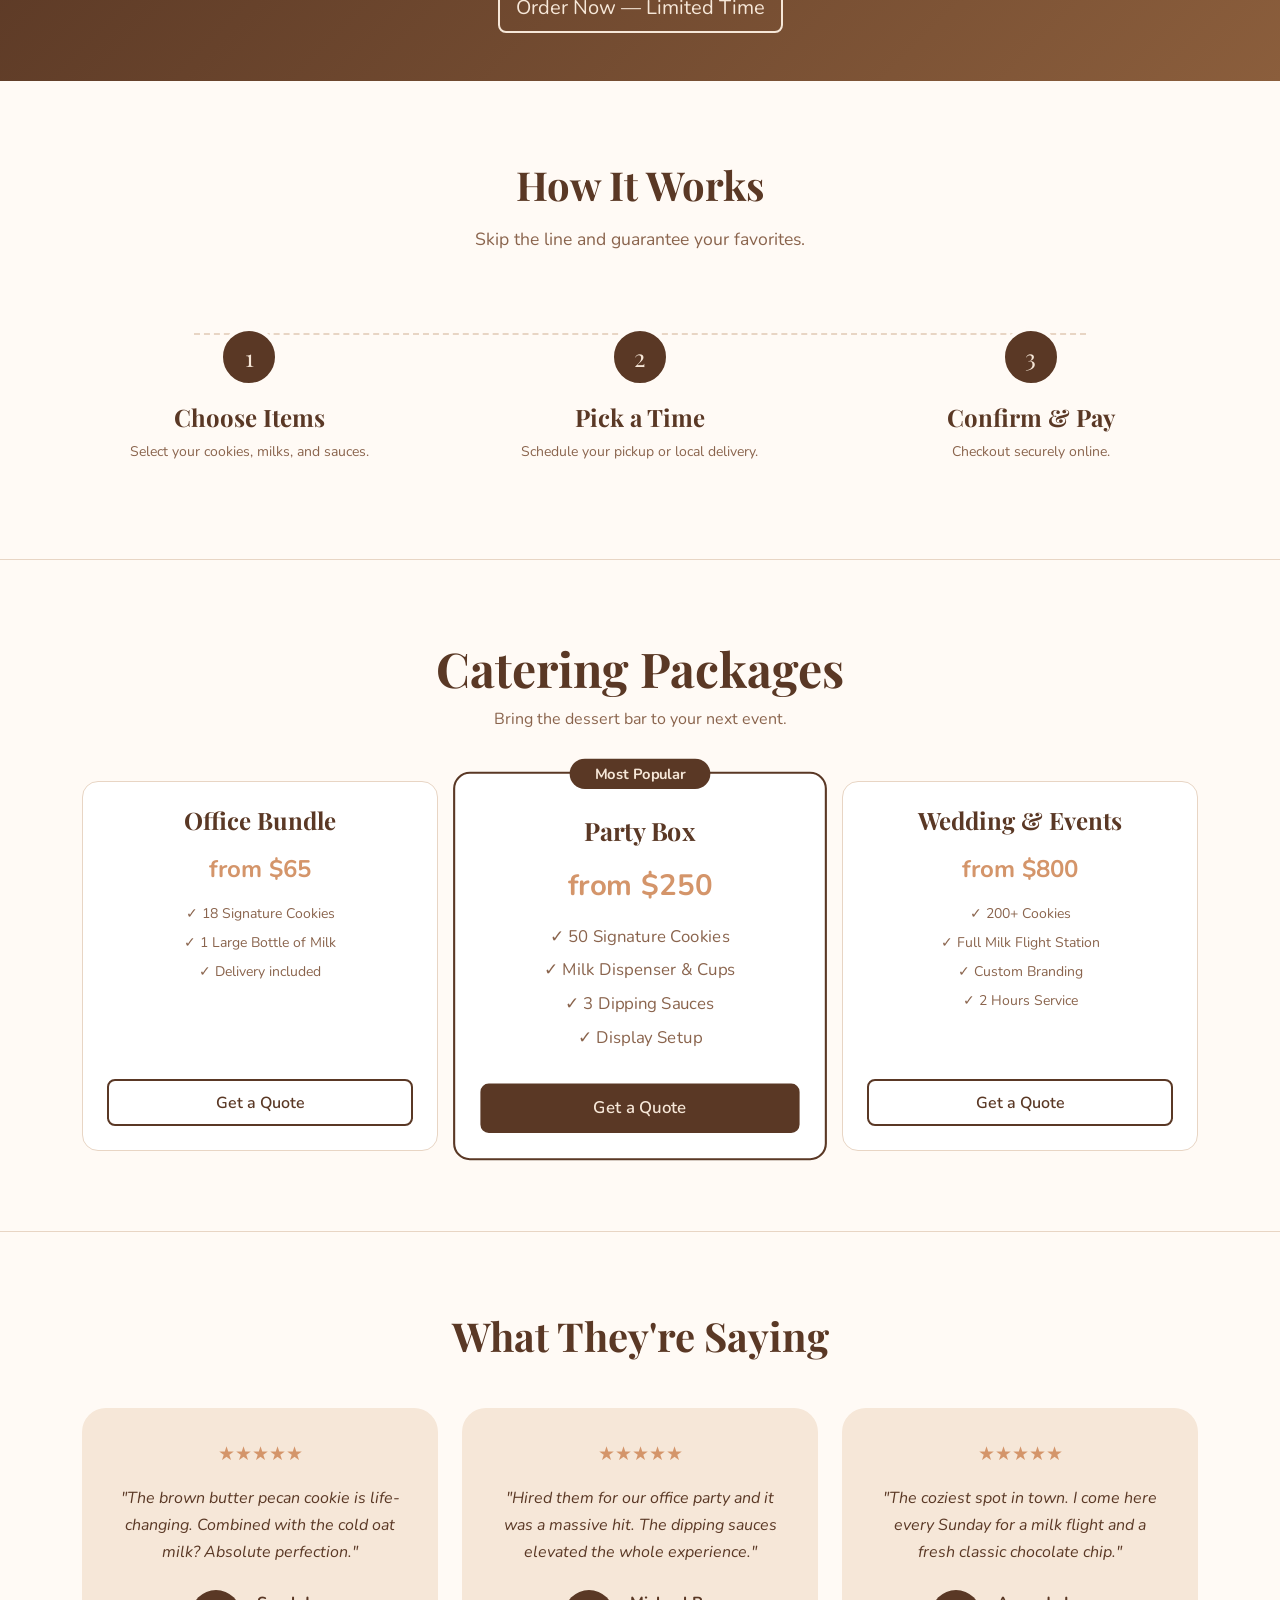
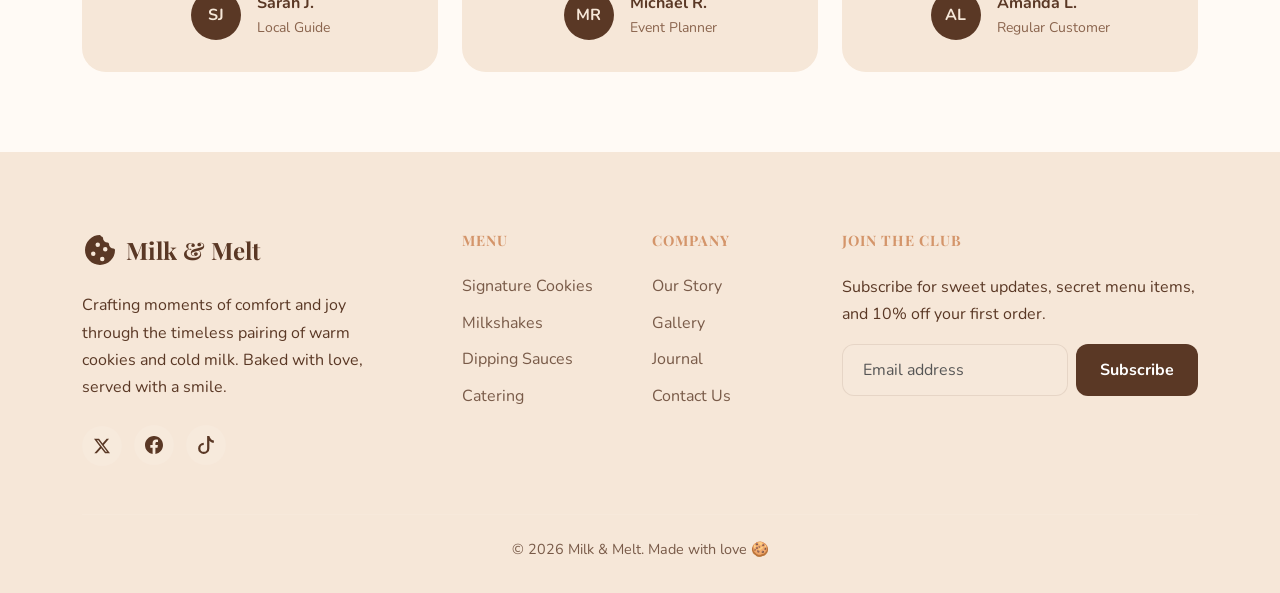
==== commit 866e462f: "first-commit" ====
--- a/index.html
+++ b/index.html
@@ -107,15 +107,7 @@
         </div>
       </div>
 
-      <!-- Scroll Indicator -->
-      <div class="position-absolute bottom-0 start-50 translate-middle-x pb-4 text-center">
-        <div class="text-muted mb-2 small text-uppercase tracking-widest">Scroll</div>
-        <svg xmlns="http://www.w3.org/2000/svg" width="24" height="24" fill="var(--mcb-text-color)"
-          class="bi bi-chevron-down" viewBox="0 0 16 16">
-          <path fill-rule="evenodd"
-            d="M1.646 4.646a.5.5 0 0 1 .708 0L8 10.293l5.646-5.647a.5.5 0 0 1 .708.708l-6 6a.5.5 0 0 1-.708 0l-6-6a.5.5 0 0 1 0-.708z" />
-        </svg>
-      </div>
+
     </div>
   </section>
 
@@ -368,7 +360,7 @@
 
       <div class="row g-4 align-items-stretch">
         <div class="col-lg-4">
-          <div class="mcb-card p-4">
+          <div class="mcb-card p-4 text-center">
             <h4 class="mb-3">Office Bundle</h4>
             <div class="fs-4 fw-bold text-accent mb-3">from $65</div>
             <ul class="list-unstyled text-muted small mb-4">
@@ -382,7 +374,7 @@
 
         <!-- Center Featured Card -->
         <div class="col-lg-4">
-          <div class="mcb-card p-4 position-relative"
+          <div class="mcb-card p-4 position-relative text-center"
             style="border: 2px solid var(--mcb-primary); transform: scale(1.05); z-index: 2;">
             <div
               class="position-absolute top-0 start-50 translate-middle bg-primary text-white px-4 py-1 rounded-pill small fw-bold"
@@ -400,7 +392,7 @@
         </div>
 
         <div class="col-lg-4">
-          <div class="mcb-card p-4">
+          <div class="mcb-card p-4 text-center">
             <h4 class="mb-3">Wedding & Events</h4>
             <div class="fs-4 fw-bold text-accent mb-3">from $800</div>
             <ul class="list-unstyled text-muted small mb-4">
--- a/assets/css/style.css
+++ b/assets/css/style.css
@@ -1368,7 +1368,8 @@
 
 /* Split CTA Section */
 .split-cta-left {
-  color: var(--mcb-secondary);
+  background-color: #1C110A;
+  color: #F6E7D8;
   padding: 6rem 2rem;
   display: flex;
   flex-direction: column;
@@ -1391,6 +1392,21 @@
 [data-theme="dark"] .split-cta-right {
   background-color: var(--mcb-surface);
   color: var(--mcb-text-color);
+}
+
+.btn-hero-editorial {
+  background-color: #D4956A;
+  color: #1C110A !important;
+  padding: 1rem 3rem;
+  border-radius: 8px;
+  transition: var(--mcb-transition);
+}
+
+.btn-hero-editorial:hover {
+  background-color: #F6E7D8;
+  color: #1C110A !important;
+  transform: translateY(-3px);
+  box-shadow: 0 10px 20px rgba(0, 0, 0, 0.2);
 }
 
 /* --- PRICING PAGE SPECIFIC --- */
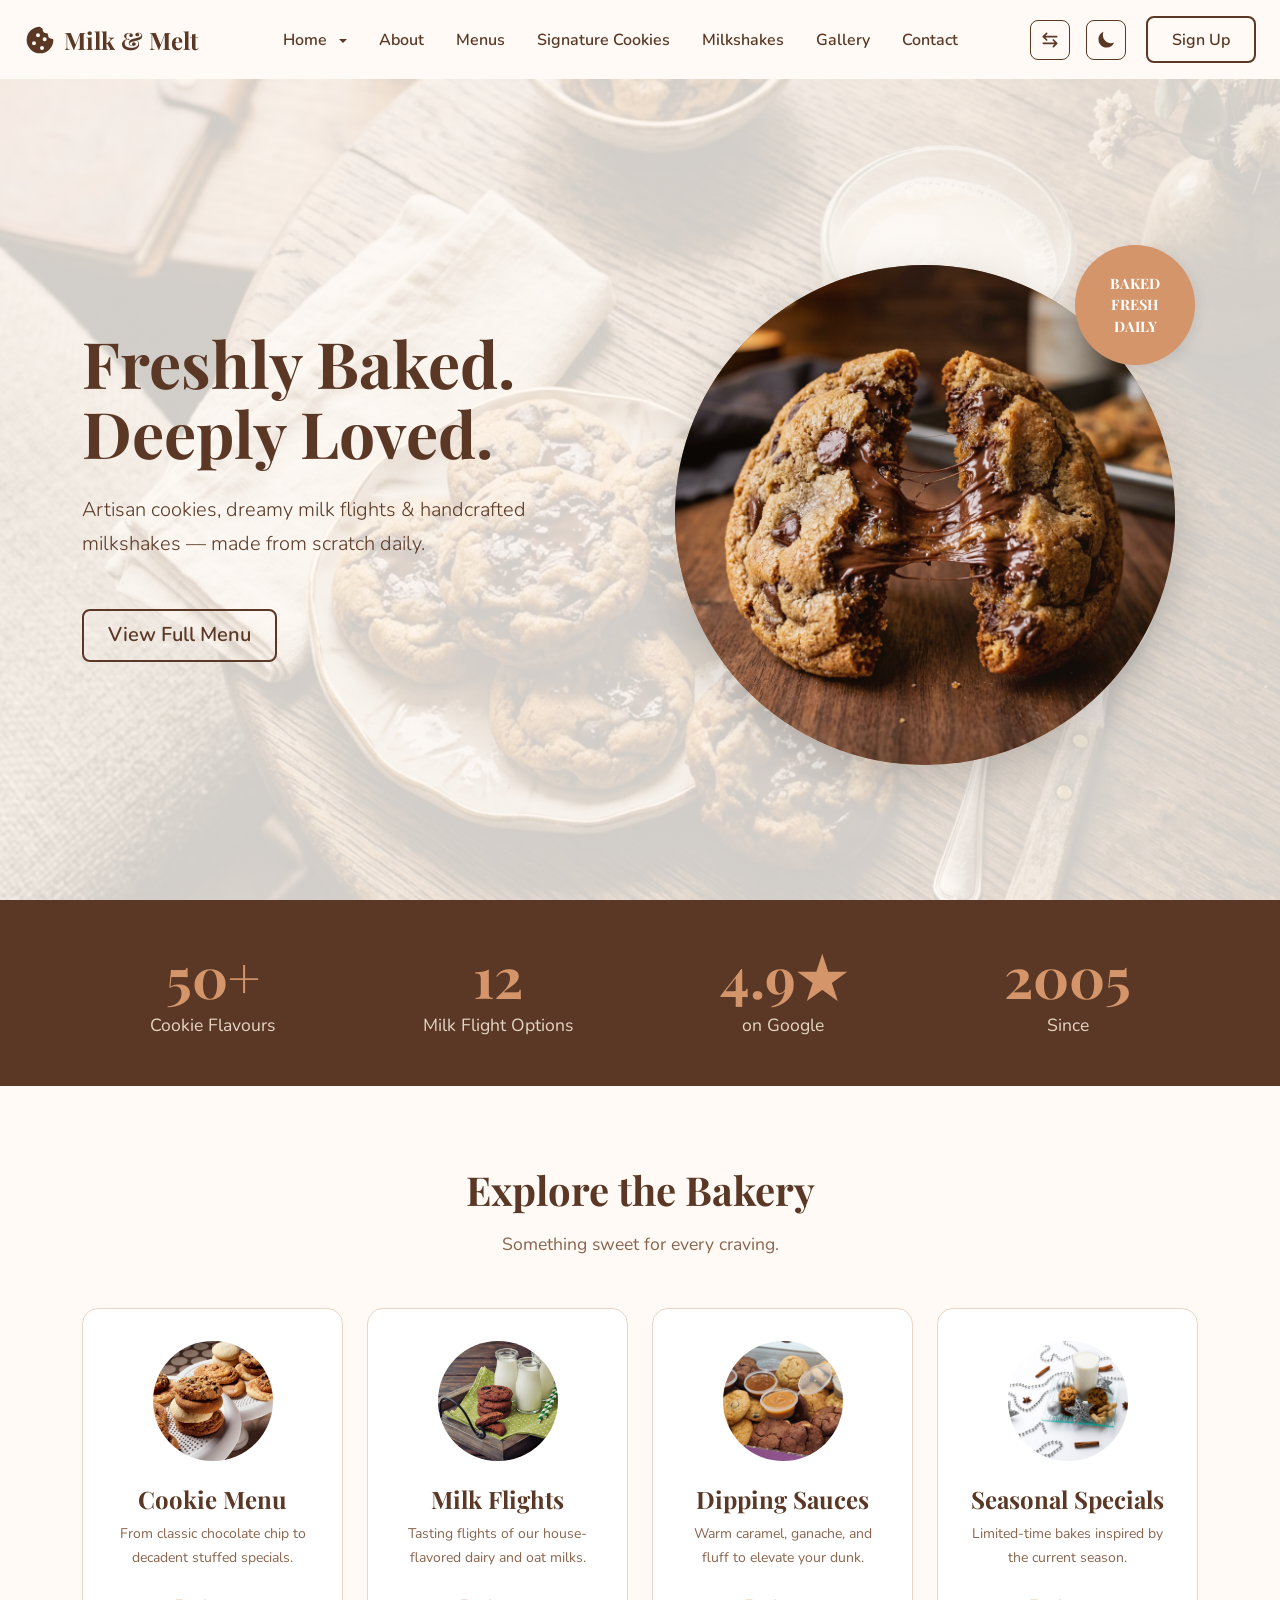
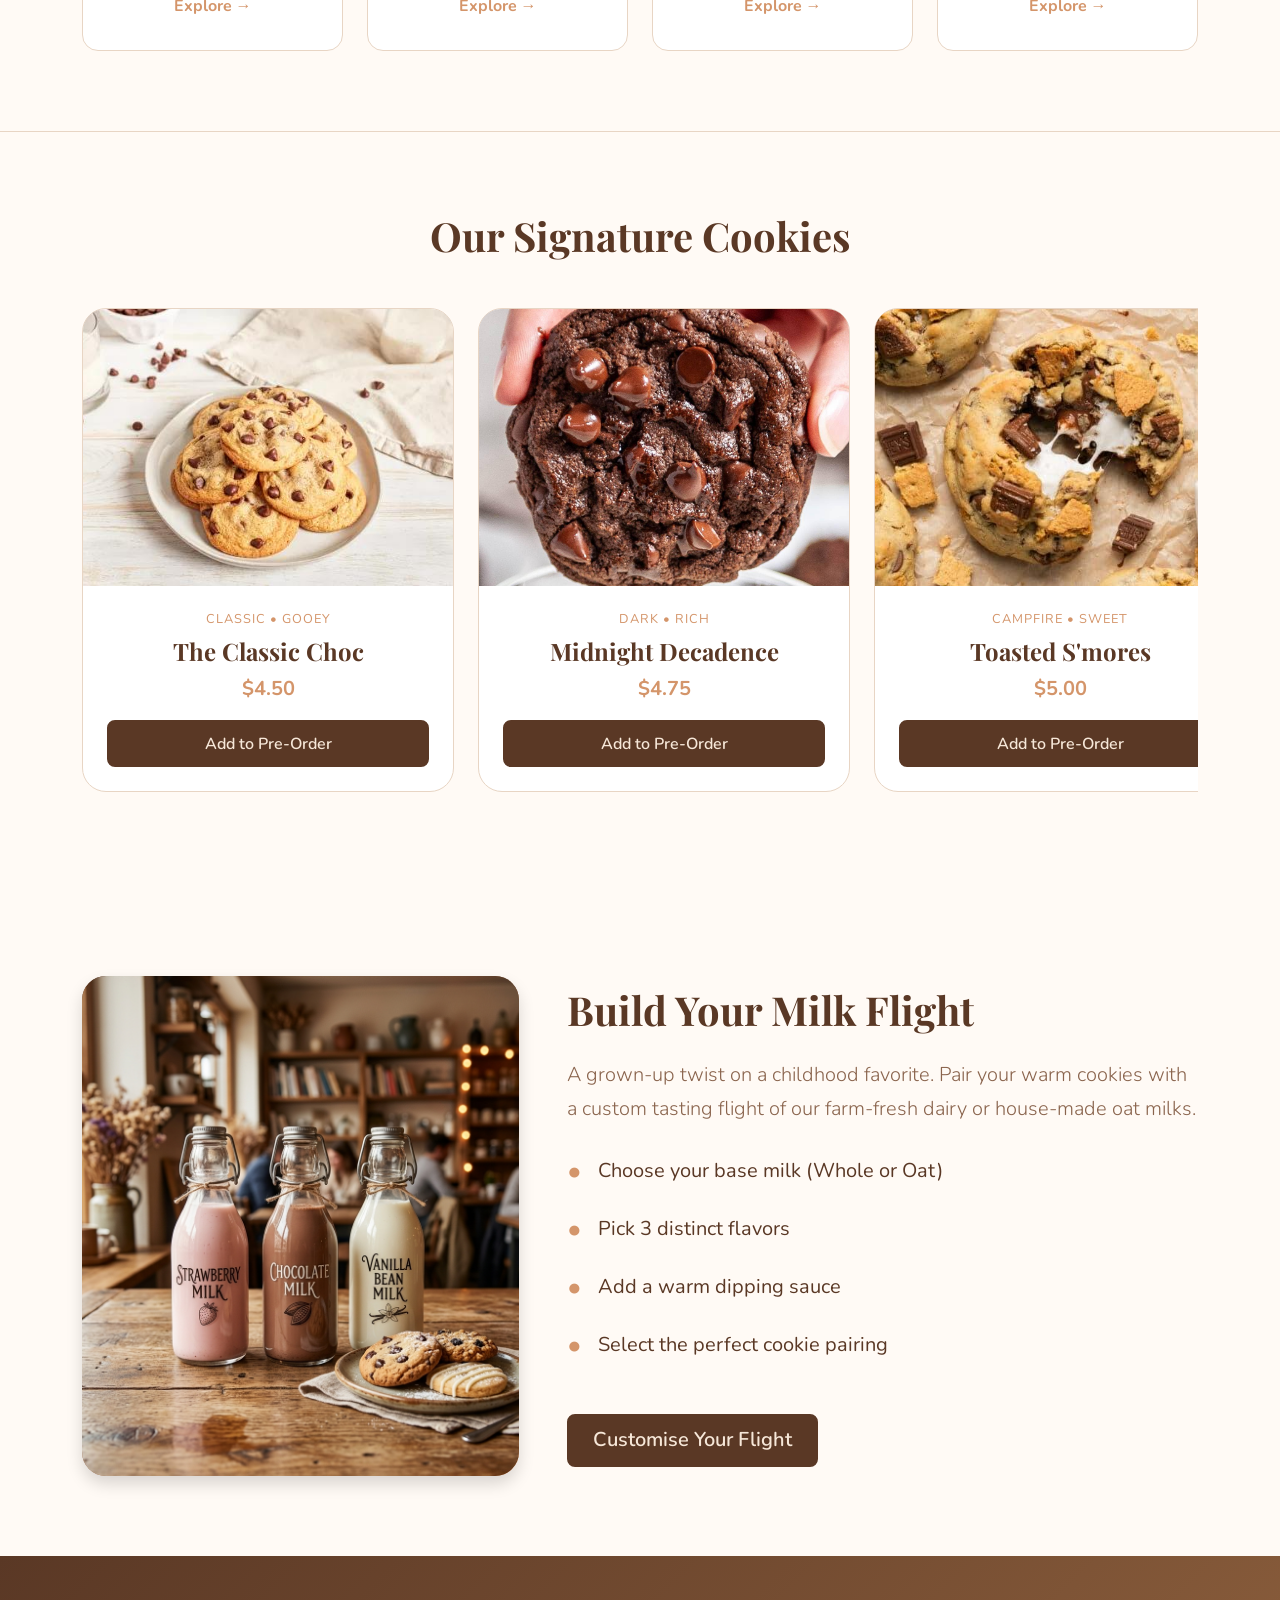
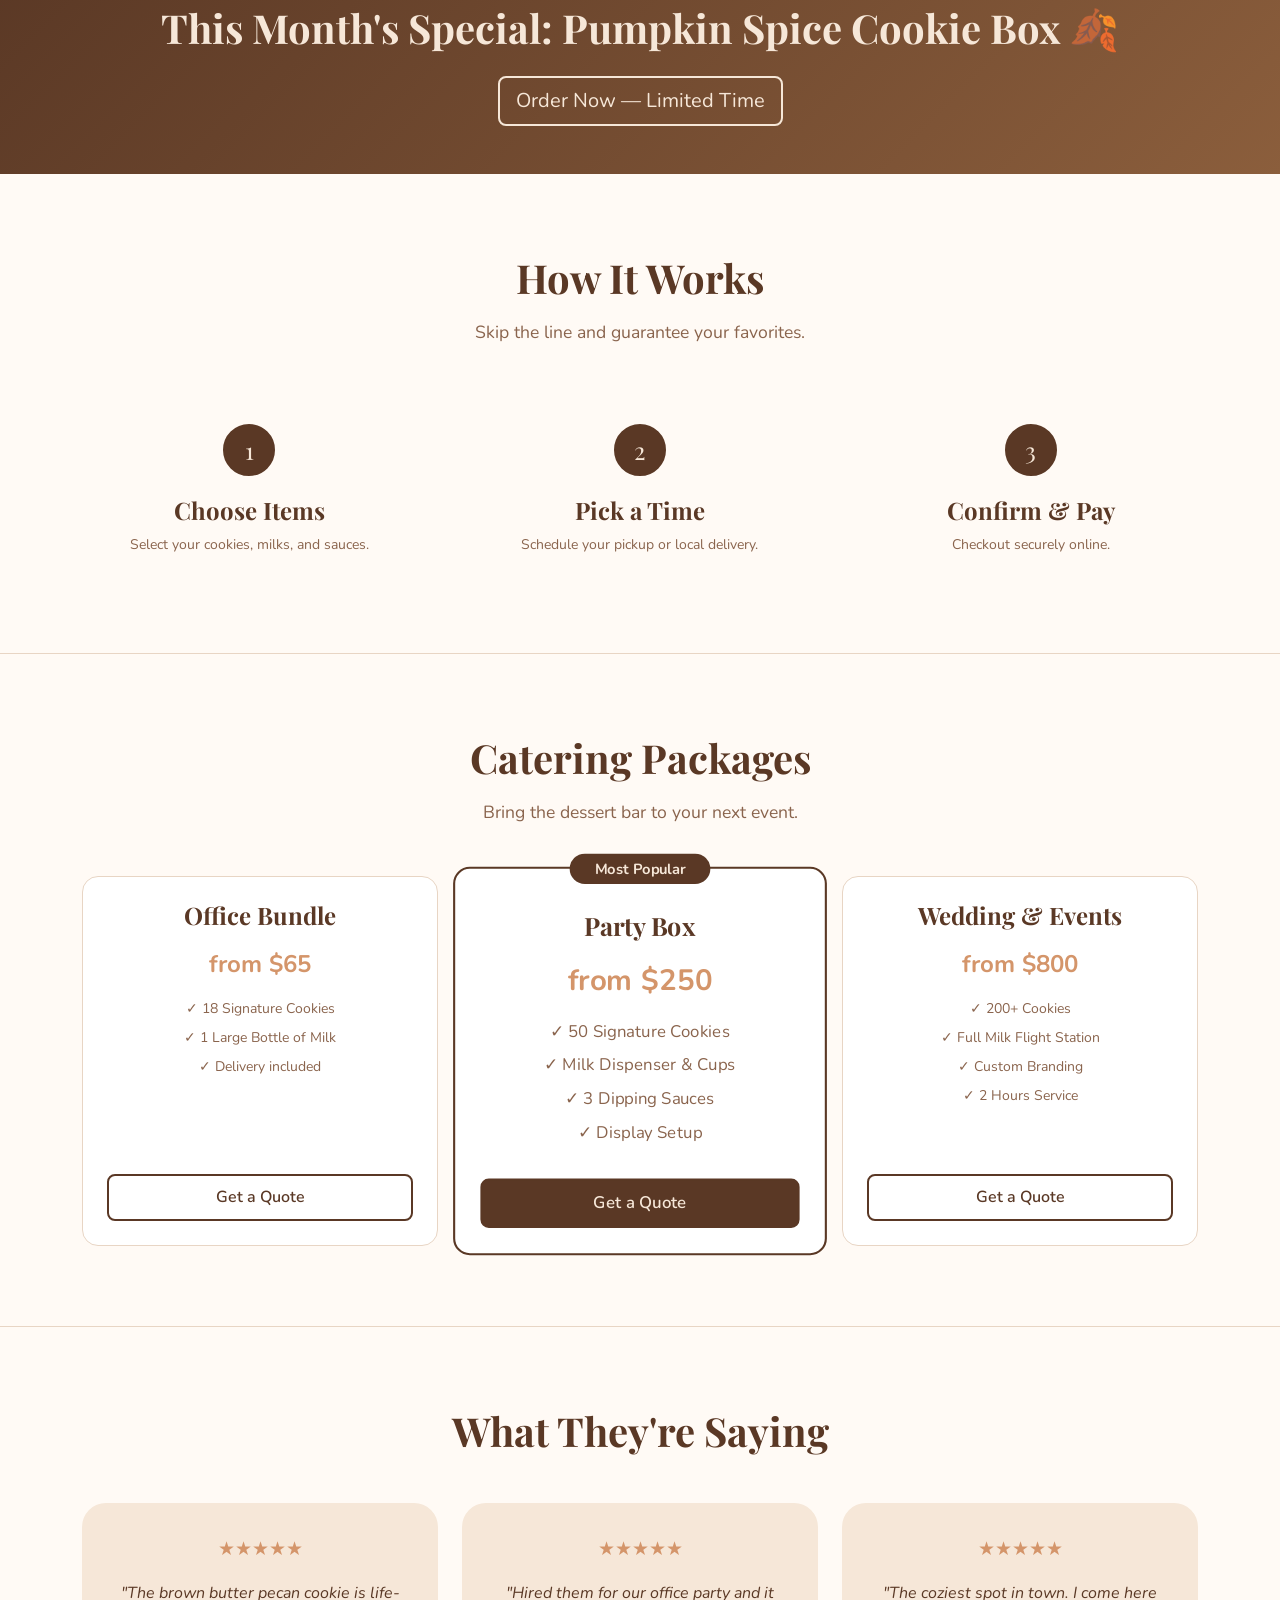
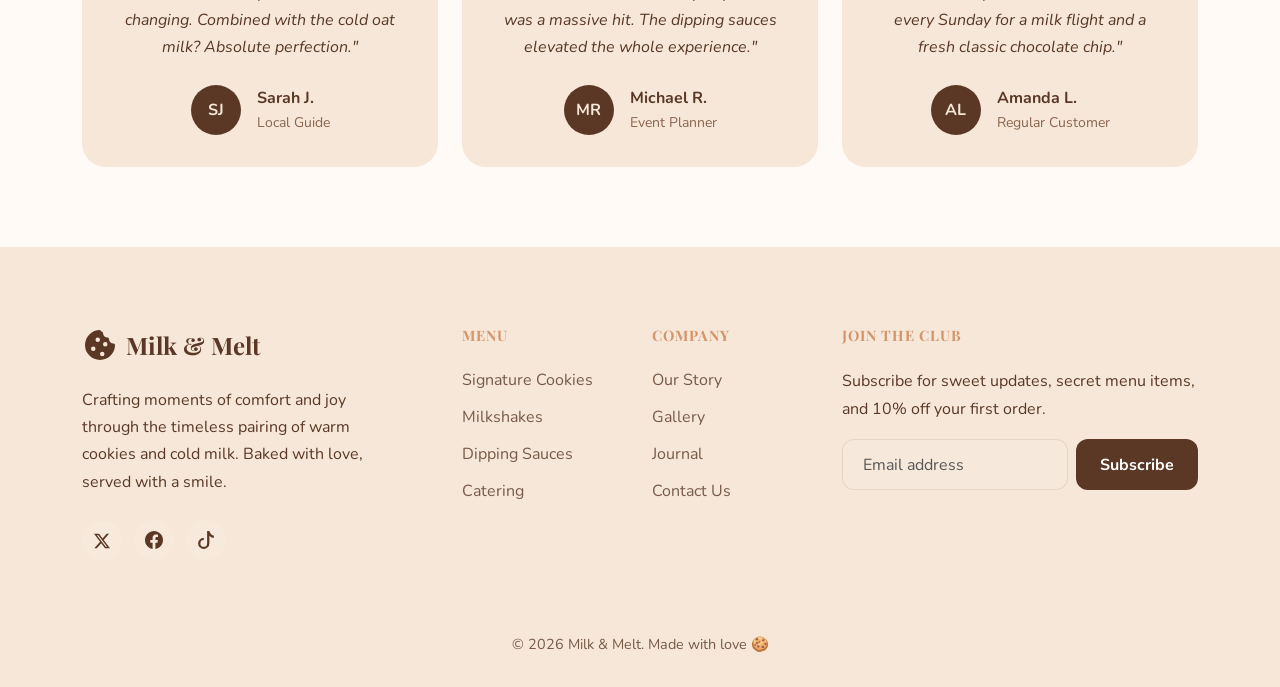
==== commit 4d9c6983: "client changes" ====
--- a/index.html
+++ b/index.html
@@ -4,9 +4,9 @@
 <head>
   <meta charset="UTF-8">
   <meta name="viewport" content="width=device-width, initial-scale=1.0">
-  <title>Milk & Melt | Freshly Baked. Deeply Loved.</title>
+  <title>Milk &amp; Melt | Freshly Baked. Deeply Loved.</title>
   <meta name="description"
-    content="Experience the warmth of Milk & Melt. Artisan cookies, milk flights, and decadent milkshakes in a cozy, premium setting.">
+    content="Experience the warmth of Milk &amp; Melt. Artisan cookies, milk flights, and decadent milkshakes in a cozy, premium setting.">
 
   <link rel="icon" type="image/svg+xml"
     href="data:image/svg+xml,%3Csvg viewBox='0 0 24 24' fill='%235A3825' xmlns='http://www.w3.org/2000/svg'%3E%3Cpath d='M12 2a10 10 0 1 0 10 10 1 1 0 0 0-1-1 3 3 0 0 1-3-3 1 1 0 0 0-1-1 3 3 0 0 1-3-3 1 1 0 0 0-1-1zm-1.5 5a1.5 1.5 0 1 1 0 3 1.5 1.5 0 0 1 0-3zm-3 6a1.5 1.5 0 1 1 0 3 1.5 1.5 0 0 1 0-3zm6 3.5a1.5 1.5 0 1 1 0 3 1.5 1.5 0 0 1 0-3zm2-6.5a1.5 1.5 0 1 1 0 3 1.5 1.5 0 0 1 0-3z'/%3E%3C/svg%3E">
@@ -31,7 +31,7 @@
           <path
             d="M12 2a10 10 0 1 0 10 10 1 1 0 0 0-1-1 3 3 0 0 1-3-3 1 1 0 0 0-1-1 3 3 0 0 1-3-3 1 1 0 0 0-1-1zm-1.5 5a1.5 1.5 0 1 1 0 3 1.5 1.5 0 0 1 0-3zm-3 6a1.5 1.5 0 1 1 0 3 1.5 1.5 0 0 1 0-3zm6 3.5a1.5 1.5 0 1 1 0 3 1.5 1.5 0 0 1 0-3zm2-6.5a1.5 1.5 0 1 1 0 3 1.5 1.5 0 0 1 0-3z" />
         </svg>
-        Milk & Melt
+        Milk &amp; Melt
       </a>
       <button class="navbar-toggler" type="button" data-bs-toggle="offcanvas" data-bs-target="#mobileMenu"
         aria-controls="mobileMenu">
@@ -64,11 +64,16 @@
             <li class="nav-item"><a class="nav-link" href="contact.html">Contact</a></li>
           </ul>
           <div class="d-flex align-items-center flex-nowrap gap-2">
+            
             <button id="rtlToggle" class="control-btn" title="Toggle RTL">
-              <svg viewBox="0 0 24 24" fill="none" stroke="currentColor" stroke-width="2" width="20" height="20">
-                <path d="M19 12H5M19 12l-4-4M19 12l-4 4M5 12l4-4M5 12l4 4" />
-              </svg>
-            </button>
+
+                          <svg viewBox="0 0 24 24" fill="none" stroke="currentColor" stroke-width="2" stroke-linecap="round" stroke-linejoin="round" width="20" height="20">
+
+                            <path d="M20 8H4M4 8l4-4M4 8l4 4M4 16h16M20 16l-4-4M20 16l-4 4" />
+
+                          </svg>
+
+                        </button>
             <button id="themeToggle" class="control-btn" title="Toggle Theme">
               <svg xmlns="http://www.w3.org/2000/svg" viewBox="0 0 24 24" fill="currentColor" width="20" height="20">
                 <path
@@ -89,7 +94,7 @@
         <div class="col-lg-6 hero-content text-center text-lg-start">
           <h1 class="mb-4" style="font-size: clamp(3rem, 5vw, 4.5rem); line-height: 1.1;">Freshly Baked.<br>Deeply
             Loved.</h1>
-          <p class="lead mb-5 max-w-75 mx-auto mx-lg-0">Artisan cookies, dreamy milk flights & handcrafted milkshakes —
+          <p class="lead mb-5 max-w-75 mx-auto mx-lg-0">Artisan cookies, dreamy milk flights &amp; handcrafted milkshakes —
             made from scratch daily.</p>
           <div class="d-flex gap-3 flex-wrap justify-content-center justify-content-lg-start">
             <a href="menu.html" class="btn btn-brand-outline btn-lg">View Full Menu</a>
@@ -190,8 +195,7 @@
   <section class="section-padding bg-warm border-top" style="border-color: var(--mcb-surface-border) !important;">
     <div class="container">
       <div class="text-center mb-5">
-        <h2 class="display-5" style=" text-decoration-color: var(--mcb-accent); text-underline-offset: 10px;">Our
-          Signature Cookies</h2>
+        <h2 class="section-title">Our Signature Cookies</h2>
       </div>
 
       <!-- Slider Wrapper -->
@@ -202,7 +206,7 @@
           <!-- Cookie items remain the same -->
           <div class="col-12 col-md-6 col-lg-4" style="min-width: 300px; scroll-snap-align: start;">
             <div class="cookie-card">
-              <div class="placeholder-circle position-relative overflow-hidden">
+              <div class="cookie-card-img-wrap position-relative overflow-hidden">
                 <img src="assets/images/signature1.jpg" alt="Cookie"
                   class="position-absolute w-100 h-100 object-fit-cover">
               </div>
@@ -215,7 +219,7 @@
 
           <div class="col-12 col-md-6 col-lg-4" style="min-width: 300px; scroll-snap-align: start;">
             <div class="cookie-card">
-              <div class="placeholder-circle position-relative overflow-hidden">
+              <div class="cookie-card-img-wrap position-relative overflow-hidden">
                 <img src="assets/images/signature2.jpg" alt="Cookie"
                   class="position-absolute w-100 h-100 object-fit-cover">
               </div>
@@ -228,7 +232,7 @@
 
           <div class="col-12 col-md-6 col-lg-4" style="min-width: 300px; scroll-snap-align: start;">
             <div class="cookie-card">
-              <div class="placeholder-circle position-relative overflow-hidden">
+              <div class="cookie-card-img-wrap position-relative overflow-hidden">
                 <img src="assets/images/signature3.jpg" alt="Cookie"
                   class="position-absolute w-100 h-100 object-fit-cover">
               </div>
@@ -241,7 +245,7 @@
 
           <div class="col-12 col-md-6 col-lg-4" style="min-width: 300px; scroll-snap-align: start;">
             <div class="cookie-card">
-              <div class="placeholder-circle position-relative overflow-hidden">
+              <div class="cookie-card-img-wrap position-relative overflow-hidden">
                 <img src="assets/images/signature4.jpg" alt="Cookie"
                   class="position-absolute w-100 h-100 object-fit-cover">
               </div>
@@ -254,8 +258,8 @@
 
           <div class="col-12 col-md-6 col-lg-4" style="min-width: 300px; scroll-snap-align: start;">
             <div class="cookie-card">
-              <div class="placeholder-circle position-relative overflow-hidden">
-                <img src="assets/images/signature5.jpg" alt="Cookie"
+              <div class="cookie-card-img-wrap position-relative overflow-hidden">
+                <img src="assets/images/signature5.png" alt="Cookie"
                   class="position-absolute w-100 h-100 object-fit-cover">
               </div>
               <div class="cookie-tags">Vegan • Fresh</div>
@@ -267,8 +271,8 @@
 
           <div class="col-12 col-md-6 col-lg-4" style="min-width: 300px; scroll-snap-align: start;">
             <div class="cookie-card">
-              <div class="placeholder-circle position-relative overflow-hidden">
-                <img src="assets/images/signature6.jpg" alt="Cookie"
+              <div class="cookie-card-img-wrap position-relative overflow-hidden">
+                <img src="assets/images/signature6.png" alt="Cookie"
                   class="position-absolute w-100 h-100 object-fit-cover">
               </div>
               <div class="cookie-tags">Stuffed • Indulgent</div>
@@ -293,7 +297,7 @@
           </div>
         </div>
         <div class="col-lg-7 pl-lg-5">
-          <h2 class="display-4 mb-4">Build Your Milk Flight</h2>
+          <h2 class="section-title text-start mb-4">Build Your Milk Flight</h2>
           <p class="lead mb-4 text-muted">A grown-up twist on a childhood favorite. Pair your warm cookies with a custom
             tasting flight of our farm-fresh dairy or house-made oat milks.</p>
           <ul class="list-unstyled mb-5 fs-5">
@@ -316,7 +320,7 @@
   <!-- 7. SEASONAL SPECIALS BANNER -->
   <section class="py-5" style="background: linear-gradient(135deg, #5A3825, #8B5E3C); color: #F6E7D8;">
     <div class="container text-center">
-      <h2 class="display-6 mb-4" style="color: #F6E7D8;">This Month's Special: Pumpkin Spice Cookie Box 🍂</h2>
+      <h2 class="section-title mb-4" style="color: #F6E7D8;">This Month's Special: Pumpkin Spice Cookie Box 🍂</h2>
       <button class="btn btn-lg"
         style="background: transparent; color: #F6E7D8; border: 2px solid #F6E7D8; border-radius: 8px;">Order Now —
         Limited Time</button>
@@ -342,7 +346,7 @@
         </div>
         <div class="step-item">
           <div class="step-number">3</div>
-          <h4 class="mb-2">Confirm & Pay</h4>
+          <h4 class="mb-2">Confirm &amp; Pay</h4>
           <p class="text-muted small">Checkout securely online.</p>
         </div>
       </div>
@@ -354,8 +358,8 @@
     style="border-color: var(--mcb-surface-border) !important;">
     <div class="container">
       <div class="text-center mb-5">
-        <h2 class="display-5">Catering Packages</h2>
-        <p class="text-muted">Bring the dessert bar to your next event.</p>
+        <h2 class="section-title">Catering Packages</h2>
+        <p class="section-subtitle" style="margin-bottom:0">Bring the dessert bar to your next event.</p>
       </div>
 
       <div class="row g-4 align-items-stretch">
@@ -383,7 +387,7 @@
             <div class="fs-3 fw-bold text-accent mb-3">from $250</div>
             <ul class="list-unstyled text-muted mb-4">
               <li class="mb-2">✓ 50 Signature Cookies</li>
-              <li class="mb-2">✓ Milk Dispenser & Cups</li>
+              <li class="mb-2">✓ Milk Dispenser &amp; Cups</li>
               <li class="mb-2">✓ 3 Dipping Sauces</li>
               <li class="mb-2">✓ Display Setup</li>
             </ul>
@@ -393,7 +397,7 @@
 
         <div class="col-lg-4">
           <div class="mcb-card p-4 text-center">
-            <h4 class="mb-3">Wedding & Events</h4>
+            <h4 class="mb-3">Wedding &amp; Events</h4>
             <div class="fs-4 fw-bold text-accent mb-3">from $800</div>
             <ul class="list-unstyled text-muted small mb-4">
               <li class="mb-2">✓ 200+ Cookies</li>
@@ -414,11 +418,11 @@
       <h2 class="section-title">What They're Saying</h2>
       <div class="row g-4 mt-4">
         <div class="col-12 col-md-12 col-lg-4">
-          <div class="testimonial-card text-center">
+          <div class="testimonial-card text-center d-flex flex-column">
             <div class="star-rating">★★★★★</div>
             <p class="fst-italic mb-4">"The brown butter pecan cookie is life-changing. Combined with the cold oat milk?
               Absolute perfection."</p>
-            <div class="d-flex align-items-center justify-content-center gap-3">
+            <div class="d-flex align-items-center justify-content-center gap-3 mt-auto">
               <div class="avatar-circle">SJ</div>
               <div class="text-start"><strong class="d-block">Sarah J.</strong><span class="small text-muted">Local
                   Guide</span></div>
@@ -426,11 +430,11 @@
           </div>
         </div>
         <div class="col-12 col-md-12 col-lg-4">
-          <div class="testimonial-card text-center">
+          <div class="testimonial-card text-center d-flex flex-column">
             <div class="star-rating">★★★★★</div>
             <p class="fst-italic mb-4">"Hired them for our office party and it was a massive hit. The dipping sauces
               elevated the whole experience."</p>
-            <div class="d-flex align-items-center justify-content-center gap-3">
+            <div class="d-flex align-items-center justify-content-center gap-3 mt-auto">
               <div class="avatar-circle">MR</div>
               <div class="text-start"><strong class="d-block">Michael R.</strong><span class="small text-muted">Event
                   Planner</span></div>
@@ -438,11 +442,11 @@
           </div>
         </div>
         <div class="col-md-12 col-lg-4">
-          <div class="testimonial-card text-center">
+          <div class="testimonial-card text-center d-flex flex-column">
             <div class="star-rating">★★★★★</div>
             <p class="fst-italic mb-4">"The coziest spot in town. I come here every Sunday for a milk flight and a fresh
               classic chocolate chip."</p>
-            <div class="d-flex align-items-center justify-content-center gap-3">
+            <div class="d-flex align-items-center justify-content-center gap-3 mt-auto">
               <div class="avatar-circle">AL</div>
               <div class="text-start"><strong class="d-block">Amanda L.</strong><span class="small text-muted">Regular
                   Customer</span>
@@ -466,7 +470,7 @@
               <path
                 d="M12 2a10 10 0 1 0 10 10 1 1 0 0 0-1-1 3 3 0 0 1-3-3 1 1 0 0 0-1-1 3 3 0 0 1-3-3 1 1 0 0 0-1-1zm-1.5 5a1.5 1.5 0 1 1 0 3 1.5 1.5 0 0 1 0-3zm-3 6a1.5 1.5 0 1 1 0 3 1.5 1.5 0 0 1 0-3zm6 3.5a1.5 1.5 0 1 1 0 3 1.5 1.5 0 0 1 0-3zm2-6.5a1.5 1.5 0 1 1 0 3 1.5 1.5 0 0 1 0-3z" />
             </svg>
-            Milk & Melt
+            Milk &amp; Melt
           </a>
           <p class="mb-4">Crafting moments of comfort and joy through the timeless pairing of warm cookies and cold
             milk. Baked with love, served with a smile.</p>
@@ -483,7 +487,8 @@
               </svg></a>
             <a href="#" aria-label="TikTok"><svg xmlns="http://www.w3.org/2000/svg" width="18" height="18"
                 fill="currentColor" class="bi bi-tiktok" viewBox="0 0 16 16">
-                <path d="M9 0h1.98c.144.715.54 1.617 1.235 2.512C12.895 3.389 13.797 4 15 4v2c-1.753 0-3.07-.814-4-1.829V11a5 5 0 1 1-5-5v2a3 3 0 1 0 3 3V0Z" />
+                <path
+                  d="M9 0h1.98c.144.715.54 1.617 1.235 2.512C12.895 3.389 13.797 4 15 4v2c-1.753 0-3.07-.814-4-1.829V11a5 5 0 1 1-5-5v2a3 3 0 1 0 3 3V0Z" />
               </svg></a>
           </div>
         </div>
@@ -518,7 +523,7 @@
         </div>
       </div>
       <div class="footer-bottom">
-        &copy; 2026 Milk & Melt. Made with love 🍪
+        &copy; 2026 Milk &amp; Melt. Made with love 🍪
       </div>
     </div>
   </footer>
--- a/assets/css/style.css
+++ b/assets/css/style.css
@@ -37,6 +37,8 @@
 
   /* Transitions */
   --mcb-transition: all 0.3s cubic-bezier(0.25, 0.8, 0.25, 1);
+
+  --mcb-hero-overlay: rgba(255, 250, 245, 0.82);
 }
 
 /* Dark Mode Overrides */
@@ -59,6 +61,8 @@
   --mcb-nav-text: #F6E7D8;
   --mcb-footer-bg: #0D0805;
   --mcb-footer-text: #F6E7D8;
+
+  --mcb-hero-overlay: rgba(28, 17, 10, 0.85);
 }
 
 /* --- GLOBAL STYLES --- */
@@ -168,6 +172,8 @@
 .about-hero {
   padding: 160px 0 100px;
   background-color: var(--mcb-secondary);
+  background-size: cover;
+  background-position: center;
   position: relative;
   overflow: hidden;
   text-align: center;
@@ -222,6 +228,7 @@
   background-color: var(--mcb-nav-bg);
   transition: background-color 0.4s ease, box-shadow 0.3s ease;
   padding: 1rem 0;
+  z-index: 1050 !important;
 }
 
 .navbar.scrolled {
@@ -798,7 +805,9 @@
   align-items: center;
   overflow: hidden;
   background-color: var(--mcb-bg-color);
-  background-image: radial-gradient(circle at center, var(--mcb-secondary) 0%, var(--mcb-bg-color) 70%);
+  background-image: linear-gradient(var(--mcb-hero-overlay), var(--mcb-hero-overlay)), url('../images/hero-bg.png');
+  background-size: cover;
+  background-position: center;
 }
 
 [data-theme="dark"] .hero-home-1 {
@@ -959,10 +968,27 @@
   box-shadow: 0 10px 30px rgba(0, 0, 0, 0.08);
 }
 
-.cookie-card .placeholder-circle {
-  width: 150px;
-  height: 150px;
-  margin: 0 auto 1.5rem;
+.cookie-card-img-wrap {
+  width: calc(100% + 3rem);
+  margin: -1.5rem -1.5rem 1.5rem -1.5rem;
+  border-radius: 22px 22px 0 0;
+  overflow: hidden;
+  position: relative;
+  aspect-ratio: 4/3;
+}
+
+.cookie-card-img-wrap img {
+  position: absolute;
+  top: 0;
+  left: 0;
+  width: 100%;
+  height: 100%;
+  object-fit: cover;
+  transition: transform 0.5s ease;
+}
+
+.cookie-card:hover .cookie-card-img-wrap img {
+  transform: scale(1.05);
 }
 
 .cookie-tags {
@@ -1004,14 +1030,7 @@
 }
 
 .step-container::before {
-  content: '';
-  position: absolute;
-  top: 30px;
-  left: 10%;
-  right: 10%;
-  height: 2px;
-  border-top: 2px dashed var(--mcb-surface-border);
-  z-index: 0;
+  display: none;
 }
 
 .step-item {
@@ -1120,6 +1139,9 @@
 
 .hero-editorial {
   background-color: #1C110A;
+  background-image: linear-gradient(rgba(28, 17, 10, 0.8), rgba(28, 17, 10, 0.8)), url('../images/gallery-hero.png');
+  background-size: cover;
+  background-position: center;
   color: #F6E7D8;
   min-height: 100vh;
   display: flex;
@@ -1288,11 +1310,22 @@
   background: rgba(0, 0, 0, 0.6);
   color: #fff;
   display: flex;
+  flex-direction: column;
   align-items: center;
   justify-content: center;
   text-align: center;
-  padding: 2rem;
-  transition: var(--mcb-transition);
+  padding: 2.5rem 2rem;
+  transition: var(--mcb-transition);
+}
+
+
+.seasonal-card-content p {
+  margin-bottom: auto;
+}
+
+.seasonal-card-content .btn-premium-editorial {
+  margin-top: 1rem;
+  margin-bottom: 0.5rem;
 }
 
 .seasonal-card:hover .seasonal-card-content {
@@ -1779,4 +1812,194 @@
 
 .form-control-dark::-moz-placeholder {
   color: rgba(255, 255, 255, 0.5) !important;
+}
+
+/* --- HERO BACKGROUND IMAGES (PAGE THEMES) --- */
+.hero-about {
+  background-image: linear-gradient(var(--mcb-hero-overlay), var(--mcb-hero-overlay)), url('../images/about-story.png') !important;
+}
+
+.hero-menu {
+  background-image: linear-gradient(var(--mcb-hero-overlay), var(--mcb-hero-overlay)), url('../images/cooking.jpg') !important;
+}
+
+.hero-cookies {
+  background-image: linear-gradient(var(--mcb-hero-overlay), var(--mcb-hero-overlay)), url('../images/signature1.jpg') !important;
+}
+
+.hero-milkshakes {
+  background-image: linear-gradient(var(--mcb-hero-overlay), var(--mcb-hero-overlay)), url('../images/milk.png') !important;
+}
+
+.hero-pricing {
+  background-image: linear-gradient(var(--mcb-hero-overlay), var(--mcb-hero-overlay)), url('../images/tower.png') !important;
+}
+
+.hero-gallery {
+  background-image: linear-gradient(var(--mcb-hero-overlay), var(--mcb-hero-overlay)), url('../images/gallery-hero.png') !important;
+}
+
+.hero-blog {
+  background-image: linear-gradient(var(--mcb-hero-overlay), var(--mcb-hero-overlay)), url('../images/special1.jpg') !important;
+}
+
+.hero-contact {
+  background-image: linear-gradient(var(--mcb-hero-overlay), var(--mcb-hero-overlay)), url('../images/abt1.jpg') !important;
+}
+
+/* =====================================================
+   RESPONSIVE FIXES
+   ===================================================== */
+
+/* Fix 1: 360px – Home1 hero circle overflow below text */
+@media (max-width: 400px) {
+  .hero-home-1 .placeholder-circle {
+    max-width: 260px;
+    margin-left: auto;
+    margin-right: auto;
+  }
+
+  .hero-home-1 .col-lg-6.mt-5 {
+    margin-top: 2rem !important;
+  }
+
+  .hero-home-1 .position-relative.mx-auto {
+    max-width: 260px !important;
+  }
+
+  .rotating-badge {
+    width: 90px;
+    height: 90px;
+    font-size: 0.7rem;
+    top: -10px;
+    right: -10px;
+  }
+}
+
+/* Fix 2: 360px – Navbar toggler & brand alignment + keep it fixed */
+@media (max-width: 576px) {
+
+  /* Force navbar to stay fixed at top on all small screens */
+  .navbar {
+    position: fixed !important;
+    top: 0 !important;
+    left: 0 !important;
+    right: 0 !important;
+    z-index: 1030 !important;
+    background-color: var(--mcb-nav-bg) !important;
+    padding: 0.6rem 0;
+  }
+
+  .navbar .container-fluid {
+    display: flex;
+    align-items: center;
+    justify-content: space-between;
+    flex-wrap: nowrap;
+  }
+
+  .navbar-brand {
+    font-size: 1.1rem;
+    flex-shrink: 0;
+  }
+
+  .navbar-brand svg {
+    width: 24px;
+    height: 24px;
+  }
+
+  .navbar-toggler {
+    flex-shrink: 0;
+    padding: 0.35rem 0.5rem;
+    margin-left: auto;
+  }
+
+  /* Sync body top padding with the fixed navbar height */
+  body {
+    padding-top: 75px !important;
+  }
+
+  /* Compensate about-hero / menu-hero top padding on mobile */
+  .about-hero {
+    padding-top: 120px;
+  }
+}
+
+/* Fix 3: 1024px – Home2 "Add Flight to Order" CTA alignment & Spacing for Seasonal Cards & Fixed Navbar Padding */
+@media (max-width: 1024.98px) {
+  .flight-builder-step {
+    text-align: center;
+  }
+
+  section .mt-5 .btn-brand-primary.btn-lg {
+    display: block;
+    margin-left: auto;
+    margin-right: auto;
+  }
+
+  .seasonal-card {
+    margin-top: 20px;
+    margin-bottom: 20px;
+  }
+
+  /* Ensure body has room for the fixed navbar on all tablet/mobile sizes */
+  body {
+    padding-top: 75px !important;
+  }
+
+  /* Robust mobile navbar stickiness – works on About & Menu pages */
+  .navbar {
+    position: fixed !important;
+    top: 0 !important;
+    left: 0 !important;
+    right: 0 !important;
+    z-index: 1050 !important;
+    background-color: var(--mcb-nav-bg) !important;
+    width: 100% !important;
+  }
+
+  /* About & Menu hero: push content below fixed navbar */
+  .about-hero {
+    padding-top: 130px;
+  }
+}
+
+@media (min-width: 1025px) {
+  body {
+    padding-top: 0;
+  }
+
+  /* Clear desktop hero section image from fixed navbar */
+  .hero-home-1 {
+    padding-top: 90px;
+  }
+
+  .hero-home-1 .position-relative.mx-auto {
+    margin-top: 40px;
+  }
+}
+
+/* Unified styling for flight builder and dietary info images */
+.flight-step-img-wrap,
+.diet-card-img-wrap {
+  width: 100%;
+  height: 220px; /* Fixed height for uniformity */
+  border-radius: 12px;
+  overflow: hidden;
+  margin-bottom: 1.5rem; /* Generous space between image and heading */
+  box-shadow: 0 4px 15px rgba(0, 0, 0, 0.05);
+  background-color: var(--mcb-secondary);
+}
+
+.flight-step-img-wrap img,
+.diet-card-img-wrap img {
+  width: 100%;
+  height: 100%;
+  object-fit: cover;
+  transition: transform 0.5s ease;
+}
+
+/* Micro-animation hover zoom effect */
+.flight-builder-step:hover .flight-step-img-wrap img,
+.mcb-card:hover .diet-card-img-wrap img {
+  transform: scale(1.05);
 }
